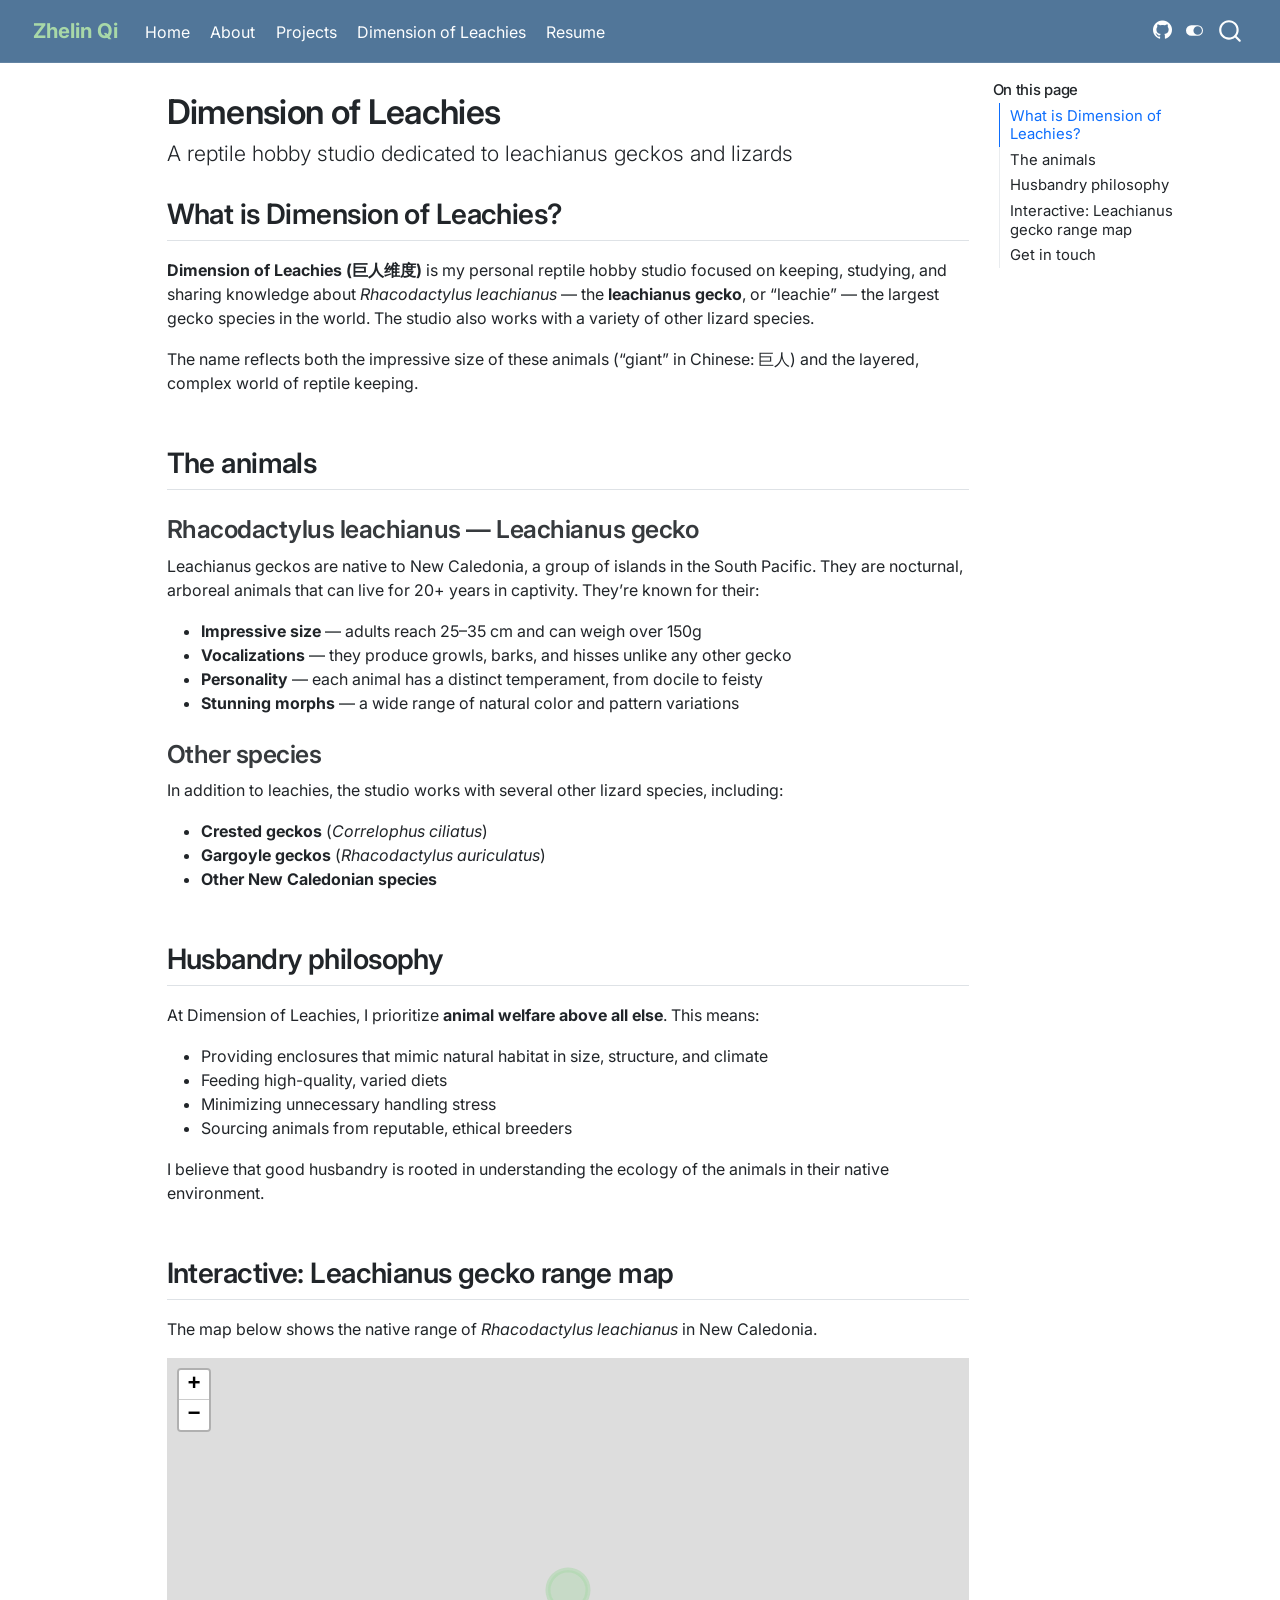
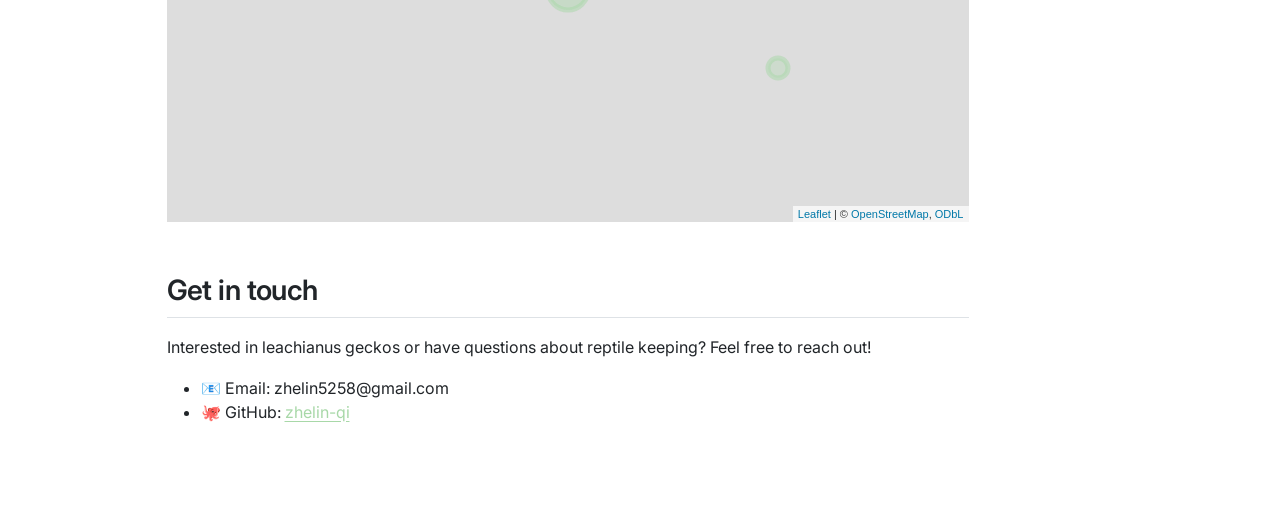
==== docs/leachies.html @ 5f19d210 "initial website setup" ====
<!DOCTYPE html>
<html xmlns="http://www.w3.org/1999/xhtml" lang="en" xml:lang="en"><head>

<meta charset="utf-8">
<meta name="generator" content="quarto-1.8.25">

<meta name="viewport" content="width=device-width, initial-scale=1.0, user-scalable=yes">


<title>Dimension of Leachies – Zhelin Qi</title>
<style>
code{white-space: pre-wrap;}
span.smallcaps{font-variant: small-caps;}
div.columns{display: flex; gap: min(4vw, 1.5em);}
div.column{flex: auto; overflow-x: auto;}
div.hanging-indent{margin-left: 1.5em; text-indent: -1.5em;}
ul.task-list{list-style: none;}
ul.task-list li input[type="checkbox"] {
  width: 0.8em;
  margin: 0 0.8em 0.2em -1em; /* quarto-specific, see https://github.com/quarto-dev/quarto-cli/issues/4556 */ 
  vertical-align: middle;
}
</style>


<script src="site_libs/quarto-nav/quarto-nav.js"></script>
<script src="site_libs/quarto-nav/headroom.min.js"></script>
<script src="site_libs/clipboard/clipboard.min.js"></script>
<script src="site_libs/quarto-search/autocomplete.umd.js"></script>
<script src="site_libs/quarto-search/fuse.min.js"></script>
<script src="site_libs/quarto-search/quarto-search.js"></script>
<meta name="quarto:offset" content="./">
<script src="site_libs/quarto-html/quarto.js" type="module"></script>
<script src="site_libs/quarto-html/tabsets/tabsets.js" type="module"></script>
<script src="site_libs/quarto-html/axe/axe-check.js" type="module"></script>
<script src="site_libs/quarto-html/popper.min.js"></script>
<script src="site_libs/quarto-html/tippy.umd.min.js"></script>
<script src="site_libs/quarto-html/anchor.min.js"></script>
<link href="site_libs/quarto-html/tippy.css" rel="stylesheet">
<link href="site_libs/quarto-html/quarto-syntax-highlighting-7b89279ff1a6dce999919e0e67d4d9ec.css" rel="stylesheet" class="quarto-color-scheme" id="quarto-text-highlighting-styles">
<link href="site_libs/quarto-html/quarto-syntax-highlighting-dark-707d8167ce6003fca903bfe2be84ab7f.css" rel="stylesheet" class="quarto-color-scheme quarto-color-alternate" id="quarto-text-highlighting-styles">
<link href="site_libs/quarto-html/quarto-syntax-highlighting-7b89279ff1a6dce999919e0e67d4d9ec.css" rel="stylesheet" class="quarto-color-scheme-extra" id="quarto-text-highlighting-styles">
<script src="site_libs/bootstrap/bootstrap.min.js"></script>
<link href="site_libs/bootstrap/bootstrap-icons.css" rel="stylesheet">
<link href="site_libs/bootstrap/bootstrap-1d4f84655f446305ac42a8f1abcf7405.min.css" rel="stylesheet" append-hash="true" class="quarto-color-scheme" id="quarto-bootstrap" data-mode="light">
<link href="site_libs/bootstrap/bootstrap-dark-24772959a0e306aba8d7698078628ce7.min.css" rel="stylesheet" append-hash="true" class="quarto-color-scheme quarto-color-alternate" id="quarto-bootstrap" data-mode="dark">
<link href="site_libs/bootstrap/bootstrap-1d4f84655f446305ac42a8f1abcf7405.min.css" rel="stylesheet" append-hash="true" class="quarto-color-scheme-extra" id="quarto-bootstrap" data-mode="light">
<script id="quarto-search-options" type="application/json">{
  "location": "navbar",
  "copy-button": false,
  "collapse-after": 3,
  "panel-placement": "end",
  "type": "overlay",
  "limit": 50,
  "keyboard-shortcut": [
    "f",
    "/",
    "s"
  ],
  "show-item-context": false,
  "language": {
    "search-no-results-text": "No results",
    "search-matching-documents-text": "matching documents",
    "search-copy-link-title": "Copy link to search",
    "search-hide-matches-text": "Hide additional matches",
    "search-more-match-text": "more match in this document",
    "search-more-matches-text": "more matches in this document",
    "search-clear-button-title": "Clear",
    "search-text-placeholder": "",
    "search-detached-cancel-button-title": "Cancel",
    "search-submit-button-title": "Submit",
    "search-label": "Search"
  }
}</script>
<link href="site_libs/htmltools-fill-0.5.9/fill.css" rel="stylesheet">

<script src="site_libs/htmlwidgets-1.6.4/htmlwidgets.js"></script>

<script src="site_libs/jquery-3.6.0/jquery-3.6.0.min.js"></script>

<link href="site_libs/leaflet-1.3.1/leaflet.css" rel="stylesheet">

<script src="site_libs/leaflet-1.3.1/leaflet.js"></script>

<link href="site_libs/leafletfix-1.0.0/leafletfix.css" rel="stylesheet">

<script src="site_libs/proj4-2.6.2/proj4.min.js"></script>

<script src="site_libs/Proj4Leaflet-1.0.1/proj4leaflet.js"></script>

<link href="site_libs/rstudio_leaflet-1.3.1/rstudio_leaflet.css" rel="stylesheet">

<script src="site_libs/leaflet-binding-2.2.3/leaflet.js"></script>



<link rel="stylesheet" href="styles.css">
</head>

<body class="nav-fixed quarto-dark"><script id="quarto-html-before-body" type="application/javascript">
    const toggleBodyColorMode = (bsSheetEl) => {
      const mode = bsSheetEl.getAttribute("data-mode");
      const bodyEl = window.document.querySelector("body");
      if (mode === "dark") {
        bodyEl.classList.add("quarto-dark");
        bodyEl.classList.remove("quarto-light");
      } else {
        bodyEl.classList.add("quarto-light");
        bodyEl.classList.remove("quarto-dark");
      }
    }
    const toggleBodyColorPrimary = () => {
      const bsSheetEl = window.document.querySelector("link#quarto-bootstrap:not([rel=disabled-stylesheet])");
      if (bsSheetEl) {
        toggleBodyColorMode(bsSheetEl);
      }
    }
    const setColorSchemeToggle = (alternate) => {
      const toggles = window.document.querySelectorAll('.quarto-color-scheme-toggle');
      for (let i=0; i < toggles.length; i++) {
        const toggle = toggles[i];
        if (toggle) {
          if (alternate) {
            toggle.classList.add("alternate");
          } else {
            toggle.classList.remove("alternate");
          }
        }
      }
    };
    const toggleColorMode = (alternate) => {
      // Switch the stylesheets
      const primaryStylesheets = window.document.querySelectorAll('link.quarto-color-scheme:not(.quarto-color-alternate)');
      const alternateStylesheets = window.document.querySelectorAll('link.quarto-color-scheme.quarto-color-alternate');
      manageTransitions('#quarto-margin-sidebar .nav-link', false);
      if (alternate) {
        // note: dark is layered on light, we don't disable primary!
        enableStylesheet(alternateStylesheets);
        for (const sheetNode of alternateStylesheets) {
          if (sheetNode.id === "quarto-bootstrap") {
            toggleBodyColorMode(sheetNode);
          }
        }
      } else {
        disableStylesheet(alternateStylesheets);
        enableStylesheet(primaryStylesheets)
        toggleBodyColorPrimary();
      }
      manageTransitions('#quarto-margin-sidebar .nav-link', true);
      // Switch the toggles
      setColorSchemeToggle(alternate)
      // Hack to workaround the fact that safari doesn't
      // properly recolor the scrollbar when toggling (#1455)
      if (navigator.userAgent.indexOf('Safari') > 0 && navigator.userAgent.indexOf('Chrome') == -1) {
        manageTransitions("body", false);
        window.scrollTo(0, 1);
        setTimeout(() => {
          window.scrollTo(0, 0);
          manageTransitions("body", true);
        }, 40);
      }
    }
    const disableStylesheet = (stylesheets) => {
      for (let i=0; i < stylesheets.length; i++) {
        const stylesheet = stylesheets[i];
        stylesheet.rel = 'disabled-stylesheet';
      }
    }
    const enableStylesheet = (stylesheets) => {
      for (let i=0; i < stylesheets.length; i++) {
        const stylesheet = stylesheets[i];
        if(stylesheet.rel !== 'stylesheet') { // for Chrome, which will still FOUC without this check
          stylesheet.rel = 'stylesheet';
        }
      }
    }
    const manageTransitions = (selector, allowTransitions) => {
      const els = window.document.querySelectorAll(selector);
      for (let i=0; i < els.length; i++) {
        const el = els[i];
        if (allowTransitions) {
          el.classList.remove('notransition');
        } else {
          el.classList.add('notransition');
        }
      }
    }
    const isFileUrl = () => {
      return window.location.protocol === 'file:';
    }
    const hasAlternateSentinel = () => {
      let styleSentinel = getColorSchemeSentinel();
      if (styleSentinel !== null) {
        return styleSentinel === "alternate";
      } else {
        return false;
      }
    }
    const setStyleSentinel = (alternate) => {
      const value = alternate ? "alternate" : "default";
      if (!isFileUrl()) {
        window.localStorage.setItem("quarto-color-scheme", value);
      } else {
        localAlternateSentinel = value;
      }
    }
    const getColorSchemeSentinel = () => {
      if (!isFileUrl()) {
        const storageValue = window.localStorage.getItem("quarto-color-scheme");
        return storageValue != null ? storageValue : localAlternateSentinel;
      } else {
        return localAlternateSentinel;
      }
    }
    const toggleGiscusIfUsed = (isAlternate, darkModeDefault) => {
      const baseTheme = document.querySelector('#giscus-base-theme')?.value ?? 'light';
      const alternateTheme = document.querySelector('#giscus-alt-theme')?.value ?? 'dark';
      let newTheme = '';
      if(authorPrefersDark) {
        newTheme = isAlternate ? baseTheme : alternateTheme;
      } else {
        newTheme = isAlternate ? alternateTheme : baseTheme;
      }
      const changeGiscusTheme = () => {
        // From: https://github.com/giscus/giscus/issues/336
        const sendMessage = (message) => {
          const iframe = document.querySelector('iframe.giscus-frame');
          if (!iframe) return;
          iframe.contentWindow.postMessage({ giscus: message }, 'https://giscus.app');
        }
        sendMessage({
          setConfig: {
            theme: newTheme
          }
        });
      }
      const isGiscussLoaded = window.document.querySelector('iframe.giscus-frame') !== null;
      if (isGiscussLoaded) {
        changeGiscusTheme();
      }
    };
    const authorPrefersDark = true;
    const darkModeDefault = authorPrefersDark;
    let localAlternateSentinel = darkModeDefault ? 'alternate' : 'default';
    // Dark / light mode switch
    window.quartoToggleColorScheme = () => {
      // Read the current dark / light value
      let toAlternate = !hasAlternateSentinel();
      toggleColorMode(toAlternate);
      setStyleSentinel(toAlternate);
      toggleGiscusIfUsed(toAlternate, darkModeDefault);
      window.dispatchEvent(new Event('resize'));
    };
    // Switch to dark mode if need be
    if (hasAlternateSentinel()) {
      toggleColorMode(true);
    } else {
      toggleColorMode(false);
    }
  </script>

<div id="quarto-search-results"></div>
  <header id="quarto-header" class="headroom fixed-top">
    <nav class="navbar navbar-expand-lg " data-bs-theme="dark">
      <div class="navbar-container container-fluid">
      <div class="navbar-brand-container mx-auto">
    <a href="./index.html" class="navbar-brand navbar-brand-logo">
    </a>
    <a class="navbar-brand" href="./index.html">
    <span class="navbar-title">Zhelin Qi</span>
    </a>
  </div>
            <div id="quarto-search" class="" title="Search"></div>
          <button class="navbar-toggler" type="button" data-bs-toggle="collapse" data-bs-target="#navbarCollapse" aria-controls="navbarCollapse" role="menu" aria-expanded="false" aria-label="Toggle navigation" onclick="if (window.quartoToggleHeadroom) { window.quartoToggleHeadroom(); }">
  <span class="navbar-toggler-icon"></span>
</button>
          <div class="collapse navbar-collapse" id="navbarCollapse">
            <ul class="navbar-nav navbar-nav-scroll me-auto">
  <li class="nav-item">
    <a class="nav-link" href="./index.html"> 
<span class="menu-text">Home</span></a>
  </li>  
  <li class="nav-item">
    <a class="nav-link" href="./about.html"> 
<span class="menu-text">About</span></a>
  </li>  
  <li class="nav-item">
    <a class="nav-link" href="./projects.html"> 
<span class="menu-text">Projects</span></a>
  </li>  
  <li class="nav-item">
    <a class="nav-link active" href="./leachies.html" aria-current="page"> 
<span class="menu-text">Dimension of Leachies</span></a>
  </li>  
  <li class="nav-item">
    <a class="nav-link" href="./resume.html"> 
<span class="menu-text">Resume</span></a>
  </li>  
</ul>
            <ul class="navbar-nav navbar-nav-scroll ms-auto">
  <li class="nav-item compact">
    <a class="nav-link" href="https://github.com/zhelin-qi"> <i class="bi bi-github" role="img">
</i> 
<span class="menu-text"></span></a>
  </li>  
</ul>
          </div> <!-- /navcollapse -->
            <div class="quarto-navbar-tools">
  <a href="" class="quarto-color-scheme-toggle quarto-navigation-tool  px-1" onclick="window.quartoToggleColorScheme(); return false;" title="Toggle dark mode"><i class="bi"></i></a>
</div>
      </div> <!-- /container-fluid -->
    </nav>
</header>
<!-- content -->
<div id="quarto-content" class="quarto-container page-columns page-rows-contents page-layout-article page-navbar">
<!-- sidebar -->
<!-- margin-sidebar -->
    <div id="quarto-margin-sidebar" class="sidebar margin-sidebar">
        <nav id="TOC" role="doc-toc" class="toc-active">
    <h2 id="toc-title">On this page</h2>
   
  <ul>
  <li><a href="#what-is-dimension-of-leachies" id="toc-what-is-dimension-of-leachies" class="nav-link active" data-scroll-target="#what-is-dimension-of-leachies">What is Dimension of Leachies?</a></li>
  <li><a href="#the-animals" id="toc-the-animals" class="nav-link" data-scroll-target="#the-animals">The animals</a>
  <ul class="collapse">
  <li><a href="#rhacodactylus-leachianus-leachianus-gecko" id="toc-rhacodactylus-leachianus-leachianus-gecko" class="nav-link" data-scroll-target="#rhacodactylus-leachianus-leachianus-gecko">Rhacodactylus leachianus — Leachianus gecko</a></li>
  <li><a href="#other-species" id="toc-other-species" class="nav-link" data-scroll-target="#other-species">Other species</a></li>
  </ul></li>
  <li><a href="#husbandry-philosophy" id="toc-husbandry-philosophy" class="nav-link" data-scroll-target="#husbandry-philosophy">Husbandry philosophy</a></li>
  <li><a href="#interactive-leachianus-gecko-range-map" id="toc-interactive-leachianus-gecko-range-map" class="nav-link" data-scroll-target="#interactive-leachianus-gecko-range-map">Interactive: Leachianus gecko range map</a></li>
  <li><a href="#get-in-touch" id="toc-get-in-touch" class="nav-link" data-scroll-target="#get-in-touch">Get in touch</a></li>
  </ul>
</nav>
    </div>
<!-- main -->
<main class="content" id="quarto-document-content">


<header id="title-block-header" class="quarto-title-block default">
<div class="quarto-title">
<h1 class="title">Dimension of Leachies</h1>
<p class="subtitle lead">A reptile hobby studio dedicated to leachianus geckos and lizards</p>
</div>



<div class="quarto-title-meta">

    
  
    
  </div>
  


</header>


<section id="what-is-dimension-of-leachies" class="level2">
<h2 class="anchored" data-anchor-id="what-is-dimension-of-leachies">What is Dimension of Leachies?</h2>
<p><strong>Dimension of Leachies (巨人维度)</strong> is my personal reptile hobby studio focused on keeping, studying, and sharing knowledge about <em>Rhacodactylus leachianus</em> — the <strong>leachianus gecko</strong>, or “leachie” — the largest gecko species in the world. The studio also works with a variety of other lizard species.</p>
<p>The name reflects both the impressive size of these animals (“giant” in Chinese: 巨人) and the layered, complex world of reptile keeping.</p>
<hr>
</section>
<section id="the-animals" class="level2">
<h2 class="anchored" data-anchor-id="the-animals">The animals</h2>
<section id="rhacodactylus-leachianus-leachianus-gecko" class="level3">
<h3 class="anchored" data-anchor-id="rhacodactylus-leachianus-leachianus-gecko">Rhacodactylus leachianus — Leachianus gecko</h3>
<p>Leachianus geckos are native to New Caledonia, a group of islands in the South Pacific. They are nocturnal, arboreal animals that can live for 20+ years in captivity. They’re known for their:</p>
<ul>
<li><strong>Impressive size</strong> — adults reach 25–35 cm and can weigh over 150g</li>
<li><strong>Vocalizations</strong> — they produce growls, barks, and hisses unlike any other gecko</li>
<li><strong>Personality</strong> — each animal has a distinct temperament, from docile to feisty</li>
<li><strong>Stunning morphs</strong> — a wide range of natural color and pattern variations</li>
</ul>
</section>
<section id="other-species" class="level3">
<h3 class="anchored" data-anchor-id="other-species">Other species</h3>
<p>In addition to leachies, the studio works with several other lizard species, including:</p>
<ul>
<li><strong>Crested geckos</strong> (<em>Correlophus ciliatus</em>)</li>
<li><strong>Gargoyle geckos</strong> (<em>Rhacodactylus auriculatus</em>)</li>
<li><strong>Other New Caledonian species</strong></li>
</ul>
<hr>
</section>
</section>
<section id="husbandry-philosophy" class="level2">
<h2 class="anchored" data-anchor-id="husbandry-philosophy">Husbandry philosophy</h2>
<p>At Dimension of Leachies, I prioritize <strong>animal welfare above all else</strong>. This means:</p>
<ul>
<li>Providing enclosures that mimic natural habitat in size, structure, and climate</li>
<li>Feeding high-quality, varied diets</li>
<li>Minimizing unnecessary handling stress</li>
<li>Sourcing animals from reputable, ethical breeders</li>
</ul>
<p>I believe that good husbandry is rooted in understanding the ecology of the animals in their native environment.</p>
<hr>
</section>
<section id="interactive-leachianus-gecko-range-map" class="level2">
<h2 class="anchored" data-anchor-id="interactive-leachianus-gecko-range-map">Interactive: Leachianus gecko range map</h2>
<p>The map below shows the native range of <em>Rhacodactylus leachianus</em> in New Caledonia.</p>
<div class="cell">
<div class="cell-output-display">
<div class="leaflet html-widget html-fill-item" id="htmlwidget-9d4675ba24e58232618d" style="width:100%;height:464px;"></div>
<script type="application/json" data-for="htmlwidget-9d4675ba24e58232618d">{"x":{"options":{"crs":{"crsClass":"L.CRS.EPSG3857","code":null,"proj4def":null,"projectedBounds":null,"options":{}}},"calls":[{"method":"addTiles","args":["https://{s}.tile.openstreetmap.org/{z}/{x}/{y}.png",null,null,{"minZoom":0,"maxZoom":18,"tileSize":256,"subdomains":"abc","errorTileUrl":"","tms":false,"noWrap":false,"zoomOffset":0,"zoomReverse":false,"opacity":1,"zIndex":1,"detectRetina":false,"attribution":"&copy; <a href=\"https://openstreetmap.org/copyright/\">OpenStreetMap<\/a>,  <a href=\"https://opendatacommons.org/licenses/odbl/\">ODbL<\/a>"}]},{"method":"addCircleMarkers","args":[-21.3,165.6,20,null,null,{"interactive":true,"className":"","stroke":true,"color":"#a8d8a8","weight":5,"opacity":0.5,"fill":true,"fillColor":"#a8d8a8","fillOpacity":0.4},null,null,"Native range of Rhacodactylus leachianus — New Caledonia",null,null,{"interactive":false,"permanent":false,"direction":"auto","opacity":1,"offset":[0,0],"textsize":"10px","textOnly":false,"className":"","sticky":true},null]},{"method":"addCircleMarkers","args":[-22.1,167.9,10,null,null,{"interactive":true,"className":"","stroke":true,"color":"#a8d8a8","weight":5,"opacity":0.5,"fill":true,"fillColor":"#a8d8a8","fillOpacity":0.3},null,null,"Isle of Pines — home to the giant leachie (R. l. leachianus)",null,null,{"interactive":false,"permanent":false,"direction":"auto","opacity":1,"offset":[0,0],"textsize":"10px","textOnly":false,"className":"","sticky":true},null]}],"setView":[[-21.3,165.6],7,[]],"limits":{"lat":[-22.1,-21.3],"lng":[165.6,167.9]}},"evals":[],"jsHooks":[]}</script>
</div>
</div>
<hr>
</section>
<section id="get-in-touch" class="level2">
<h2 class="anchored" data-anchor-id="get-in-touch">Get in touch</h2>
<p>Interested in leachianus geckos or have questions about reptile keeping? Feel free to reach out!</p>
<ul>
<li>📧 Email: zhelin5258@gmail.com</li>
<li>🐙 GitHub: <a href="https://github.com/zhelin-qi">zhelin-qi</a></li>
</ul>


</section>

</main> <!-- /main -->
<script id="quarto-html-after-body" type="application/javascript">
  window.document.addEventListener("DOMContentLoaded", function (event) {
    // Ensure there is a toggle, if there isn't float one in the top right
    if (window.document.querySelector('.quarto-color-scheme-toggle') === null) {
      const a = window.document.createElement('a');
      a.classList.add('top-right');
      a.classList.add('quarto-color-scheme-toggle');
      a.href = "";
      a.onclick = function() { try { window.quartoToggleColorScheme(); } catch {} return false; };
      const i = window.document.createElement("i");
      i.classList.add('bi');
      a.appendChild(i);
      window.document.body.appendChild(a);
    }
    setColorSchemeToggle(hasAlternateSentinel())
    const icon = "";
    const anchorJS = new window.AnchorJS();
    anchorJS.options = {
      placement: 'right',
      icon: icon
    };
    anchorJS.add('.anchored');
    const isCodeAnnotation = (el) => {
      for (const clz of el.classList) {
        if (clz.startsWith('code-annotation-')) {                     
          return true;
        }
      }
      return false;
    }
    const onCopySuccess = function(e) {
      // button target
      const button = e.trigger;
      // don't keep focus
      button.blur();
      // flash "checked"
      button.classList.add('code-copy-button-checked');
      var currentTitle = button.getAttribute("title");
      button.setAttribute("title", "Copied!");
      let tooltip;
      if (window.bootstrap) {
        button.setAttribute("data-bs-toggle", "tooltip");
        button.setAttribute("data-bs-placement", "left");
        button.setAttribute("data-bs-title", "Copied!");
        tooltip = new bootstrap.Tooltip(button, 
          { trigger: "manual", 
            customClass: "code-copy-button-tooltip",
            offset: [0, -8]});
        tooltip.show();    
      }
      setTimeout(function() {
        if (tooltip) {
          tooltip.hide();
          button.removeAttribute("data-bs-title");
          button.removeAttribute("data-bs-toggle");
          button.removeAttribute("data-bs-placement");
        }
        button.setAttribute("title", currentTitle);
        button.classList.remove('code-copy-button-checked');
      }, 1000);
      // clear code selection
      e.clearSelection();
    }
    const getTextToCopy = function(trigger) {
      const outerScaffold = trigger.parentElement.cloneNode(true);
      const codeEl = outerScaffold.querySelector('code');
      for (const childEl of codeEl.children) {
        if (isCodeAnnotation(childEl)) {
          childEl.remove();
        }
      }
      return codeEl.innerText;
    }
    const clipboard = new window.ClipboardJS('.code-copy-button:not([data-in-quarto-modal])', {
      text: getTextToCopy
    });
    clipboard.on('success', onCopySuccess);
    if (window.document.getElementById('quarto-embedded-source-code-modal')) {
      const clipboardModal = new window.ClipboardJS('.code-copy-button[data-in-quarto-modal]', {
        text: getTextToCopy,
        container: window.document.getElementById('quarto-embedded-source-code-modal')
      });
      clipboardModal.on('success', onCopySuccess);
    }
      var localhostRegex = new RegExp(/^(?:http|https):\/\/localhost\:?[0-9]*\//);
      var mailtoRegex = new RegExp(/^mailto:/);
        var filterRegex = new RegExp('/' + window.location.host + '/');
      var isInternal = (href) => {
          return filterRegex.test(href) || localhostRegex.test(href) || mailtoRegex.test(href);
      }
      // Inspect non-navigation links and adorn them if external
     var links = window.document.querySelectorAll('a[href]:not(.nav-link):not(.navbar-brand):not(.toc-action):not(.sidebar-link):not(.sidebar-item-toggle):not(.pagination-link):not(.no-external):not([aria-hidden]):not(.dropdown-item):not(.quarto-navigation-tool):not(.about-link)');
      for (var i=0; i<links.length; i++) {
        const link = links[i];
        if (!isInternal(link.href)) {
          // undo the damage that might have been done by quarto-nav.js in the case of
          // links that we want to consider external
          if (link.dataset.originalHref !== undefined) {
            link.href = link.dataset.originalHref;
          }
        }
      }
    function tippyHover(el, contentFn, onTriggerFn, onUntriggerFn) {
      const config = {
        allowHTML: true,
        maxWidth: 500,
        delay: 100,
        arrow: false,
        appendTo: function(el) {
            return el.parentElement;
        },
        interactive: true,
        interactiveBorder: 10,
        theme: 'quarto',
        placement: 'bottom-start',
      };
      if (contentFn) {
        config.content = contentFn;
      }
      if (onTriggerFn) {
        config.onTrigger = onTriggerFn;
      }
      if (onUntriggerFn) {
        config.onUntrigger = onUntriggerFn;
      }
      window.tippy(el, config); 
    }
    const noterefs = window.document.querySelectorAll('a[role="doc-noteref"]');
    for (var i=0; i<noterefs.length; i++) {
      const ref = noterefs[i];
      tippyHover(ref, function() {
        // use id or data attribute instead here
        let href = ref.getAttribute('data-footnote-href') || ref.getAttribute('href');
        try { href = new URL(href).hash; } catch {}
        const id = href.replace(/^#\/?/, "");
        const note = window.document.getElementById(id);
        if (note) {
          return note.innerHTML;
        } else {
          return "";
        }
      });
    }
    const xrefs = window.document.querySelectorAll('a.quarto-xref');
    const processXRef = (id, note) => {
      // Strip column container classes
      const stripColumnClz = (el) => {
        el.classList.remove("page-full", "page-columns");
        if (el.children) {
          for (const child of el.children) {
            stripColumnClz(child);
          }
        }
      }
      stripColumnClz(note)
      if (id === null || id.startsWith('sec-')) {
        // Special case sections, only their first couple elements
        const container = document.createElement("div");
        if (note.children && note.children.length > 2) {
          container.appendChild(note.children[0].cloneNode(true));
          for (let i = 1; i < note.children.length; i++) {
            const child = note.children[i];
            if (child.tagName === "P" && child.innerText === "") {
              continue;
            } else {
              container.appendChild(child.cloneNode(true));
              break;
            }
          }
          if (window.Quarto?.typesetMath) {
            window.Quarto.typesetMath(container);
          }
          return container.innerHTML
        } else {
          if (window.Quarto?.typesetMath) {
            window.Quarto.typesetMath(note);
          }
          return note.innerHTML;
        }
      } else {
        // Remove any anchor links if they are present
        const anchorLink = note.querySelector('a.anchorjs-link');
        if (anchorLink) {
          anchorLink.remove();
        }
        if (window.Quarto?.typesetMath) {
          window.Quarto.typesetMath(note);
        }
        if (note.classList.contains("callout")) {
          return note.outerHTML;
        } else {
          return note.innerHTML;
        }
      }
    }
    for (var i=0; i<xrefs.length; i++) {
      const xref = xrefs[i];
      tippyHover(xref, undefined, function(instance) {
        instance.disable();
        let url = xref.getAttribute('href');
        let hash = undefined; 
        if (url.startsWith('#')) {
          hash = url;
        } else {
          try { hash = new URL(url).hash; } catch {}
        }
        if (hash) {
          const id = hash.replace(/^#\/?/, "");
          const note = window.document.getElementById(id);
          if (note !== null) {
            try {
              const html = processXRef(id, note.cloneNode(true));
              instance.setContent(html);
            } finally {
              instance.enable();
              instance.show();
            }
          } else {
            // See if we can fetch this
            fetch(url.split('#')[0])
            .then(res => res.text())
            .then(html => {
              const parser = new DOMParser();
              const htmlDoc = parser.parseFromString(html, "text/html");
              const note = htmlDoc.getElementById(id);
              if (note !== null) {
                const html = processXRef(id, note);
                instance.setContent(html);
              } 
            }).finally(() => {
              instance.enable();
              instance.show();
            });
          }
        } else {
          // See if we can fetch a full url (with no hash to target)
          // This is a special case and we should probably do some content thinning / targeting
          fetch(url)
          .then(res => res.text())
          .then(html => {
            const parser = new DOMParser();
            const htmlDoc = parser.parseFromString(html, "text/html");
            const note = htmlDoc.querySelector('main.content');
            if (note !== null) {
              // This should only happen for chapter cross references
              // (since there is no id in the URL)
              // remove the first header
              if (note.children.length > 0 && note.children[0].tagName === "HEADER") {
                note.children[0].remove();
              }
              const html = processXRef(null, note);
              instance.setContent(html);
            } 
          }).finally(() => {
            instance.enable();
            instance.show();
          });
        }
      }, function(instance) {
      });
    }
        let selectedAnnoteEl;
        const selectorForAnnotation = ( cell, annotation) => {
          let cellAttr = 'data-code-cell="' + cell + '"';
          let lineAttr = 'data-code-annotation="' +  annotation + '"';
          const selector = 'span[' + cellAttr + '][' + lineAttr + ']';
          return selector;
        }
        const selectCodeLines = (annoteEl) => {
          const doc = window.document;
          const targetCell = annoteEl.getAttribute("data-target-cell");
          const targetAnnotation = annoteEl.getAttribute("data-target-annotation");
          const annoteSpan = window.document.querySelector(selectorForAnnotation(targetCell, targetAnnotation));
          const lines = annoteSpan.getAttribute("data-code-lines").split(",");
          const lineIds = lines.map((line) => {
            return targetCell + "-" + line;
          })
          let top = null;
          let height = null;
          let parent = null;
          if (lineIds.length > 0) {
              //compute the position of the single el (top and bottom and make a div)
              const el = window.document.getElementById(lineIds[0]);
              top = el.offsetTop;
              height = el.offsetHeight;
              parent = el.parentElement.parentElement;
            if (lineIds.length > 1) {
              const lastEl = window.document.getElementById(lineIds[lineIds.length - 1]);
              const bottom = lastEl.offsetTop + lastEl.offsetHeight;
              height = bottom - top;
            }
            if (top !== null && height !== null && parent !== null) {
              // cook up a div (if necessary) and position it 
              let div = window.document.getElementById("code-annotation-line-highlight");
              if (div === null) {
                div = window.document.createElement("div");
                div.setAttribute("id", "code-annotation-line-highlight");
                div.style.position = 'absolute';
                parent.appendChild(div);
              }
              div.style.top = top - 2 + "px";
              div.style.height = height + 4 + "px";
              div.style.left = 0;
              let gutterDiv = window.document.getElementById("code-annotation-line-highlight-gutter");
              if (gutterDiv === null) {
                gutterDiv = window.document.createElement("div");
                gutterDiv.setAttribute("id", "code-annotation-line-highlight-gutter");
                gutterDiv.style.position = 'absolute';
                const codeCell = window.document.getElementById(targetCell);
                const gutter = codeCell.querySelector('.code-annotation-gutter');
                gutter.appendChild(gutterDiv);
              }
              gutterDiv.style.top = top - 2 + "px";
              gutterDiv.style.height = height + 4 + "px";
            }
            selectedAnnoteEl = annoteEl;
          }
        };
        const unselectCodeLines = () => {
          const elementsIds = ["code-annotation-line-highlight", "code-annotation-line-highlight-gutter"];
          elementsIds.forEach((elId) => {
            const div = window.document.getElementById(elId);
            if (div) {
              div.remove();
            }
          });
          selectedAnnoteEl = undefined;
        };
          // Handle positioning of the toggle
      window.addEventListener(
        "resize",
        throttle(() => {
          elRect = undefined;
          if (selectedAnnoteEl) {
            selectCodeLines(selectedAnnoteEl);
          }
        }, 10)
      );
      function throttle(fn, ms) {
      let throttle = false;
      let timer;
        return (...args) => {
          if(!throttle) { // first call gets through
              fn.apply(this, args);
              throttle = true;
          } else { // all the others get throttled
              if(timer) clearTimeout(timer); // cancel #2
              timer = setTimeout(() => {
                fn.apply(this, args);
                timer = throttle = false;
              }, ms);
          }
        };
      }
        // Attach click handler to the DT
        const annoteDls = window.document.querySelectorAll('dt[data-target-cell]');
        for (const annoteDlNode of annoteDls) {
          annoteDlNode.addEventListener('click', (event) => {
            const clickedEl = event.target;
            if (clickedEl !== selectedAnnoteEl) {
              unselectCodeLines();
              const activeEl = window.document.querySelector('dt[data-target-cell].code-annotation-active');
              if (activeEl) {
                activeEl.classList.remove('code-annotation-active');
              }
              selectCodeLines(clickedEl);
              clickedEl.classList.add('code-annotation-active');
            } else {
              // Unselect the line
              unselectCodeLines();
              clickedEl.classList.remove('code-annotation-active');
            }
          });
        }
    const findCites = (el) => {
      const parentEl = el.parentElement;
      if (parentEl) {
        const cites = parentEl.dataset.cites;
        if (cites) {
          return {
            el,
            cites: cites.split(' ')
          };
        } else {
          return findCites(el.parentElement)
        }
      } else {
        return undefined;
      }
    };
    var bibliorefs = window.document.querySelectorAll('a[role="doc-biblioref"]');
    for (var i=0; i<bibliorefs.length; i++) {
      const ref = bibliorefs[i];
      const citeInfo = findCites(ref);
      if (citeInfo) {
        tippyHover(citeInfo.el, function() {
          var popup = window.document.createElement('div');
          citeInfo.cites.forEach(function(cite) {
            var citeDiv = window.document.createElement('div');
            citeDiv.classList.add('hanging-indent');
            citeDiv.classList.add('csl-entry');
            var biblioDiv = window.document.getElementById('ref-' + cite);
            if (biblioDiv) {
              citeDiv.innerHTML = biblioDiv.innerHTML;
            }
            popup.appendChild(citeDiv);
          });
          return popup.innerHTML;
        });
      }
    }
  });
  </script>
</div> <!-- /content -->




</body></html>
---- docs/site_libs/quarto-html/tippy.css ----
.tippy-box[data-animation=fade][data-state=hidden]{opacity:0}[data-tippy-root]{max-width:calc(100vw - 10px)}.tippy-box{position:relative;background-color:#333;color:#fff;border-radius:4px;font-size:14px;line-height:1.4;white-space:normal;outline:0;transition-property:transform,visibility,opacity}.tippy-box[data-placement^=top]>.tippy-arrow{bottom:0}.tippy-box[data-placement^=top]>.tippy-arrow:before{bottom:-7px;left:0;border-width:8px 8px 0;border-top-color:initial;transform-origin:center top}.tippy-box[data-placement^=bottom]>.tippy-arrow{top:0}.tippy-box[data-placement^=bottom]>.tippy-arrow:before{top:-7px;left:0;border-width:0 8px 8px;border-bottom-color:initial;transform-origin:center bottom}.tippy-box[data-placement^=left]>.tippy-arrow{right:0}.tippy-box[data-placement^=left]>.tippy-arrow:before{border-width:8px 0 8px 8px;border-left-color:initial;right:-7px;transform-origin:center left}.tippy-box[data-placement^=right]>.tippy-arrow{left:0}.tippy-box[data-placement^=right]>.tippy-arrow:before{left:-7px;border-width:8px 8px 8px 0;border-right-color:initial;transform-origin:center right}.tippy-box[data-inertia][data-state=visible]{transition-timing-function:cubic-bezier(.54,1.5,.38,1.11)}.tippy-arrow{width:16px;height:16px;color:#333}.tippy-arrow:before{content:"";position:absolute;border-color:transparent;border-style:solid}.tippy-content{position:relative;padding:5px 9px;z-index:1}
---- docs/site_libs/quarto-html/quarto-syntax-highlighting-7b89279ff1a6dce999919e0e67d4d9ec.css ----
/* quarto syntax highlight colors */
:root {
  --quarto-hl-ot-color: #003B4F;
  --quarto-hl-at-color: #657422;
  --quarto-hl-ss-color: #20794D;
  --quarto-hl-an-color: #5E5E5E;
  --quarto-hl-fu-color: #4758AB;
  --quarto-hl-st-color: #20794D;
  --quarto-hl-cf-color: #003B4F;
  --quarto-hl-op-color: #5E5E5E;
  --quarto-hl-er-color: #AD0000;
  --quarto-hl-bn-color: #AD0000;
  --quarto-hl-al-color: #AD0000;
  --quarto-hl-va-color: #111111;
  --quarto-hl-bu-color: inherit;
  --quarto-hl-ex-color: inherit;
  --quarto-hl-pp-color: #AD0000;
  --quarto-hl-in-color: #5E5E5E;
  --quarto-hl-vs-color: #20794D;
  --quarto-hl-wa-color: #5E5E5E;
  --quarto-hl-do-color: #5E5E5E;
  --quarto-hl-im-color: #00769E;
  --quarto-hl-ch-color: #20794D;
  --quarto-hl-dt-color: #AD0000;
  --quarto-hl-fl-color: #AD0000;
  --quarto-hl-co-color: #5E5E5E;
  --quarto-hl-cv-color: #5E5E5E;
  --quarto-hl-cn-color: #8f5902;
  --quarto-hl-sc-color: #5E5E5E;
  --quarto-hl-dv-color: #AD0000;
  --quarto-hl-kw-color: #003B4F;
}

/* other quarto variables */
:root {
  --quarto-font-monospace: SFMono-Regular, Menlo, Monaco, Consolas, "Liberation Mono", "Courier New", monospace;
}

/* syntax highlight based on Pandoc's rules */
pre > code.sourceCode > span {
  color: #003B4F;
}

code.sourceCode > span {
  color: #003B4F;
}

div.sourceCode,
div.sourceCode pre.sourceCode {
  color: #003B4F;
}

/* Normal */
code span {
  color: #003B4F;
}

/* Alert */
code span.al {
  color: #AD0000;
  font-style: inherit;
}

/* Annotation */
code span.an {
  color: #5E5E5E;
  font-style: inherit;
}

/* Attribute */
code span.at {
  color: #657422;
  font-style: inherit;
}

/* BaseN */
code span.bn {
  color: #AD0000;
  font-style: inherit;
}

/* BuiltIn */
code span.bu {
  font-style: inherit;
}

/* ControlFlow */
code span.cf {
  color: #003B4F;
  font-weight: bold;
  font-style: inherit;
}

/* Char */
code span.ch {
  color: #20794D;
  font-style: inherit;
}

/* Constant */
code span.cn {
  color: #8f5902;
  font-style: inherit;
}

/* Comment */
code span.co {
  color: #5E5E5E;
  font-style: inherit;
}

/* CommentVar */
code span.cv {
  color: #5E5E5E;
  font-style: italic;
}

/* Documentation */
code span.do {
  color: #5E5E5E;
  font-style: italic;
}

/* DataType */
code span.dt {
  color: #AD0000;
  font-style: inherit;
}

/* DecVal */
code span.dv {
  color: #AD0000;
  font-style: inherit;
}

/* Error */
code span.er {
  color: #AD0000;
  font-style: inherit;
}

/* Extension */
code span.ex {
  font-style: inherit;
}

/* Float */
code span.fl {
  color: #AD0000;
  font-style: inherit;
}

/* Function */
code span.fu {
  color: #4758AB;
  font-style: inherit;
}

/* Import */
code span.im {
  color: #00769E;
  font-style: inherit;
}

/* Information */
code span.in {
  color: #5E5E5E;
  font-style: inherit;
}

/* Keyword */
code span.kw {
  color: #003B4F;
  font-weight: bold;
  font-style: inherit;
}

/* Operator */
code span.op {
  color: #5E5E5E;
  font-style: inherit;
}

/* Other */
code span.ot {
  color: #003B4F;
  font-style: inherit;
}

/* Preprocessor */
code span.pp {
  color: #AD0000;
  font-style: inherit;
}

/* SpecialChar */
code span.sc {
  color: #5E5E5E;
  font-style: inherit;
}

/* SpecialString */
code span.ss {
  color: #20794D;
  font-style: inherit;
}

/* String */
code span.st {
  color: #20794D;
  font-style: inherit;
}

/* Variable */
code span.va {
  color: #111111;
  font-style: inherit;
}

/* VerbatimString */
code span.vs {
  color: #20794D;
  font-style: inherit;
}

/* Warning */
code span.wa {
  color: #5E5E5E;
  font-style: italic;
}

.prevent-inlining {
  content: "</";
}

/*# sourceMappingURL=3944bc705cfaf4c80e56f77c5205168a.css.map */
---- docs/site_libs/quarto-html/quarto-syntax-highlighting-dark-707d8167ce6003fca903bfe2be84ab7f.css ----
/* quarto syntax highlight colors */
:root {
  --quarto-hl-al-color: #f07178;
  --quarto-hl-an-color: #d4d0ab;
  --quarto-hl-at-color: #00e0e0;
  --quarto-hl-bn-color: #d4d0ab;
  --quarto-hl-bu-color: #abe338;
  --quarto-hl-ch-color: #abe338;
  --quarto-hl-co-color: #f8f8f2;
  --quarto-hl-cv-color: #ffd700;
  --quarto-hl-cn-color: #ffd700;
  --quarto-hl-cf-color: #ffa07a;
  --quarto-hl-dt-color: #ffa07a;
  --quarto-hl-dv-color: #d4d0ab;
  --quarto-hl-do-color: #f8f8f2;
  --quarto-hl-er-color: #f07178;
  --quarto-hl-ex-color: #00e0e0;
  --quarto-hl-fl-color: #d4d0ab;
  --quarto-hl-fu-color: #ffa07a;
  --quarto-hl-im-color: #abe338;
  --quarto-hl-in-color: #d4d0ab;
  --quarto-hl-kw-color: #ffa07a;
  --quarto-hl-op-color: #ffa07a;
  --quarto-hl-ot-color: #00e0e0;
  --quarto-hl-pp-color: #dcc6e0;
  --quarto-hl-re-color: #00e0e0;
  --quarto-hl-sc-color: #abe338;
  --quarto-hl-ss-color: #abe338;
  --quarto-hl-st-color: #abe338;
  --quarto-hl-va-color: #00e0e0;
  --quarto-hl-vs-color: #abe338;
  --quarto-hl-wa-color: #dcc6e0;
}

/* other quarto variables */
:root {
  --quarto-font-monospace: SFMono-Regular, Menlo, Monaco, Consolas, "Liberation Mono", "Courier New", monospace;
}

/* syntax highlight based on Pandoc's rules */
pre > code.sourceCode > span {
  color: #f8f8f2;
}

code.sourceCode > span {
  color: #f8f8f2;
}

div.sourceCode,
div.sourceCode pre.sourceCode {
  color: #f8f8f2;
}

/* Normal */
code span {
  color: #f8f8f2;
}

/* Alert */
code span.al {
  color: #f07178;
}

/* Annotation */
code span.an {
  color: #d4d0ab;
}

/* Attribute */
code span.at {
  color: #00e0e0;
}

/* BaseN */
code span.bn {
  color: #d4d0ab;
}

/* BuiltIn */
code span.bu {
  color: #abe338;
}

/* ControlFlow */
code span.cf {
  font-weight: bold;
  color: #ffa07a;
}

/* Char */
code span.ch {
  color: #abe338;
}

/* Constant */
code span.cn {
  color: #ffd700;
}

/* Comment */
code span.co {
  font-style: italic;
  color: #f8f8f2;
}

/* CommentVar */
code span.cv {
  color: #ffd700;
}

/* Documentation */
code span.do {
  color: #f8f8f2;
}

/* DataType */
code span.dt {
  color: #ffa07a;
}

/* DecVal */
code span.dv {
  color: #d4d0ab;
}

/* Error */
code span.er {
  color: #f07178;
  text-decoration: underline;
}

/* Extension */
code span.ex {
  font-weight: bold;
  color: #00e0e0;
}

/* Float */
code span.fl {
  color: #d4d0ab;
}

/* Function */
code span.fu {
  color: #ffa07a;
}

/* Import */
code span.im {
  color: #abe338;
}

/* Information */
code span.in {
  color: #d4d0ab;
}

/* Keyword */
code span.kw {
  font-weight: bold;
  color: #ffa07a;
}

/* Operator */
code span.op {
  color: #ffa07a;
}

/* Other */
code span.ot {
  color: #00e0e0;
}

/* Preprocessor */
code span.pp {
  color: #dcc6e0;
}

/* RegionMarker */
code span.re {
  background-color: #f8f8f2;
  color: #00e0e0;
}

/* SpecialChar */
code span.sc {
  color: #abe338;
}

/* SpecialString */
code span.ss {
  color: #abe338;
}

/* String */
code span.st {
  color: #abe338;
}

/* Variable */
code span.va {
  color: #00e0e0;
}

/* VerbatimString */
code span.vs {
  color: #abe338;
}

/* Warning */
code span.wa {
  color: #dcc6e0;
}

.prevent-inlining {
  content: "</";
}

/*# sourceMappingURL=f5ab3bb6f5ded8da9f12dd3a91d3da26.css.map */
---- docs/site_libs/quarto-html/quarto-syntax-highlighting-7b89279ff1a6dce999919e0e67d4d9ec.css ----
/* quarto syntax highlight colors */
:root {
  --quarto-hl-ot-color: #003B4F;
  --quarto-hl-at-color: #657422;
  --quarto-hl-ss-color: #20794D;
  --quarto-hl-an-color: #5E5E5E;
  --quarto-hl-fu-color: #4758AB;
  --quarto-hl-st-color: #20794D;
  --quarto-hl-cf-color: #003B4F;
  --quarto-hl-op-color: #5E5E5E;
  --quarto-hl-er-color: #AD0000;
  --quarto-hl-bn-color: #AD0000;
  --quarto-hl-al-color: #AD0000;
  --quarto-hl-va-color: #111111;
  --quarto-hl-bu-color: inherit;
  --quarto-hl-ex-color: inherit;
  --quarto-hl-pp-color: #AD0000;
  --quarto-hl-in-color: #5E5E5E;
  --quarto-hl-vs-color: #20794D;
  --quarto-hl-wa-color: #5E5E5E;
  --quarto-hl-do-color: #5E5E5E;
  --quarto-hl-im-color: #00769E;
  --quarto-hl-ch-color: #20794D;
  --quarto-hl-dt-color: #AD0000;
  --quarto-hl-fl-color: #AD0000;
  --quarto-hl-co-color: #5E5E5E;
  --quarto-hl-cv-color: #5E5E5E;
  --quarto-hl-cn-color: #8f5902;
  --quarto-hl-sc-color: #5E5E5E;
  --quarto-hl-dv-color: #AD0000;
  --quarto-hl-kw-color: #003B4F;
}

/* other quarto variables */
:root {
  --quarto-font-monospace: SFMono-Regular, Menlo, Monaco, Consolas, "Liberation Mono", "Courier New", monospace;
}

/* syntax highlight based on Pandoc's rules */
pre > code.sourceCode > span {
  color: #003B4F;
}

code.sourceCode > span {
  color: #003B4F;
}

div.sourceCode,
div.sourceCode pre.sourceCode {
  color: #003B4F;
}

/* Normal */
code span {
  color: #003B4F;
}

/* Alert */
code span.al {
  color: #AD0000;
  font-style: inherit;
}

/* Annotation */
code span.an {
  color: #5E5E5E;
  font-style: inherit;
}

/* Attribute */
code span.at {
  color: #657422;
  font-style: inherit;
}

/* BaseN */
code span.bn {
  color: #AD0000;
  font-style: inherit;
}

/* BuiltIn */
code span.bu {
  font-style: inherit;
}

/* ControlFlow */
code span.cf {
  color: #003B4F;
  font-weight: bold;
  font-style: inherit;
}

/* Char */
code span.ch {
  color: #20794D;
  font-style: inherit;
}

/* Constant */
code span.cn {
  color: #8f5902;
  font-style: inherit;
}

/* Comment */
code span.co {
  color: #5E5E5E;
  font-style: inherit;
}

/* CommentVar */
code span.cv {
  color: #5E5E5E;
  font-style: italic;
}

/* Documentation */
code span.do {
  color: #5E5E5E;
  font-style: italic;
}

/* DataType */
code span.dt {
  color: #AD0000;
  font-style: inherit;
}

/* DecVal */
code span.dv {
  color: #AD0000;
  font-style: inherit;
}

/* Error */
code span.er {
  color: #AD0000;
  font-style: inherit;
}

/* Extension */
code span.ex {
  font-style: inherit;
}

/* Float */
code span.fl {
  color: #AD0000;
  font-style: inherit;
}

/* Function */
code span.fu {
  color: #4758AB;
  font-style: inherit;
}

/* Import */
code span.im {
  color: #00769E;
  font-style: inherit;
}

/* Information */
code span.in {
  color: #5E5E5E;
  font-style: inherit;
}

/* Keyword */
code span.kw {
  color: #003B4F;
  font-weight: bold;
  font-style: inherit;
}

/* Operator */
code span.op {
  color: #5E5E5E;
  font-style: inherit;
}

/* Other */
code span.ot {
  color: #003B4F;
  font-style: inherit;
}

/* Preprocessor */
code span.pp {
  color: #AD0000;
  font-style: inherit;
}

/* SpecialChar */
code span.sc {
  color: #5E5E5E;
  font-style: inherit;
}

/* SpecialString */
code span.ss {
  color: #20794D;
  font-style: inherit;
}

/* String */
code span.st {
  color: #20794D;
  font-style: inherit;
}

/* Variable */
code span.va {
  color: #111111;
  font-style: inherit;
}

/* VerbatimString */
code span.vs {
  color: #20794D;
  font-style: inherit;
}

/* Warning */
code span.wa {
  color: #5E5E5E;
  font-style: italic;
}

.prevent-inlining {
  content: "</";
}

/*# sourceMappingURL=3944bc705cfaf4c80e56f77c5205168a.css.map */
---- docs/site_libs/htmltools-fill-0.5.9/fill.css ----
@layer htmltools {
  .html-fill-container {
    display: flex;
    flex-direction: column;
    /* Prevent the container from expanding vertically or horizontally beyond its
    parent's constraints. */
    min-height: 0;
    min-width: 0;
  }
  .html-fill-container > .html-fill-item {
    /* Fill items can grow and shrink freely within
    available vertical space in fillable container */
    flex: 1 1 auto;
    min-height: 0;
    min-width: 0;
  }
  .html-fill-container > :not(.html-fill-item) {
    /* Prevent shrinking or growing of non-fill items */
    flex: 0 0 auto;
  }
}
---- docs/site_libs/leafletfix-1.0.0/leafletfix.css ----
/* Work around CSS properties introduced on img by bootstrap */
img.leaflet-tile {
  padding: 0;
  margin: 0;
  border-radius: 0;
  border: none;
}
.leaflet .info {
  padding: 6px 8px;
  font: 14px/16px Arial, Helvetica, sans-serif;
  background: white;
  background: rgba(255,255,255,0.8);
  box-shadow: 0 0 15px rgba(0,0,0,0.2);
  border-radius: 5px;
}
.leaflet .legend {
  line-height: 18px;
  color: #555;
}
.leaflet .legend svg text {
  fill: #555;
}
.leaflet .legend svg line {
  stroke: #555;
}
.leaflet .legend i {
  width: 18px;
  height: 18px;
  margin-right: 4px;
  opacity: 0.7;
  display: inline-block;
  vertical-align: top;
  /*For IE 7*/
  zoom: 1;
  *display: inline;
}
---- docs/styles.css ----
/* Custom styles for Zhelin Qi's website */

/* Font import */
@import url('https://fonts.googleapis.com/css2?family=Inter:wght@300;400;600;700&family=Merriweather:wght@300;400&display=swap');

/* Body and base */
body {
  font-family: 'Inter', sans-serif;
  font-size: 16px;
}

/* Headings */
h1, h2, h3 {
  font-family: 'Inter', sans-serif;
  font-weight: 600;
  letter-spacing: -0.02em;
}

/* Navbar */
.navbar {
  border-bottom: 1px solid rgba(255, 255, 255, 0.1);
}

.navbar-brand {
  font-weight: 700;
  font-size: 1.2rem;
  color: #a8d8a8 !important;
}

/* Accent color - soft green */
a {
  color: #a8d8a8;
}

a:hover {
  color: #c8e8c8;
}

/* Landing page hero */
.hero-section {
  padding: 4rem 0 2rem 0;
  text-align: center;
}

.hero-section h1 {
  font-size: 3rem;
  font-weight: 700;
  color: #a8d8a8;
  margin-bottom: 0.5rem;
}

.hero-section p {
  font-size: 1.1rem;
  opacity: 0.8;
}

/* Profile photo */
.profile-photo {
  border-radius: 50%;
  width: 180px;
  height: 180px;
  object-fit: cover;
  border: 3px solid #a8d8a8;
  margin-bottom: 1.5rem;
}

/* Cards */
.card {
  background-color: rgba(255, 255, 255, 0.05);
  border: 1px solid rgba(255, 255, 255, 0.1);
  border-radius: 8px;
  padding: 1.5rem;
  margin-bottom: 1rem;
}

/* Section dividers */
hr {
  border-color: rgba(255, 255, 255, 0.1);
}

/* Code blocks */
pre {
  background-color: rgba(0, 0, 0, 0.3);
  border-radius: 6px;
}

/* Footer */
.nav-footer {
  border-top: 1px solid rgba(255, 255, 255, 0.1);
  opacity: 0.6;
  font-size: 0.85rem;
}
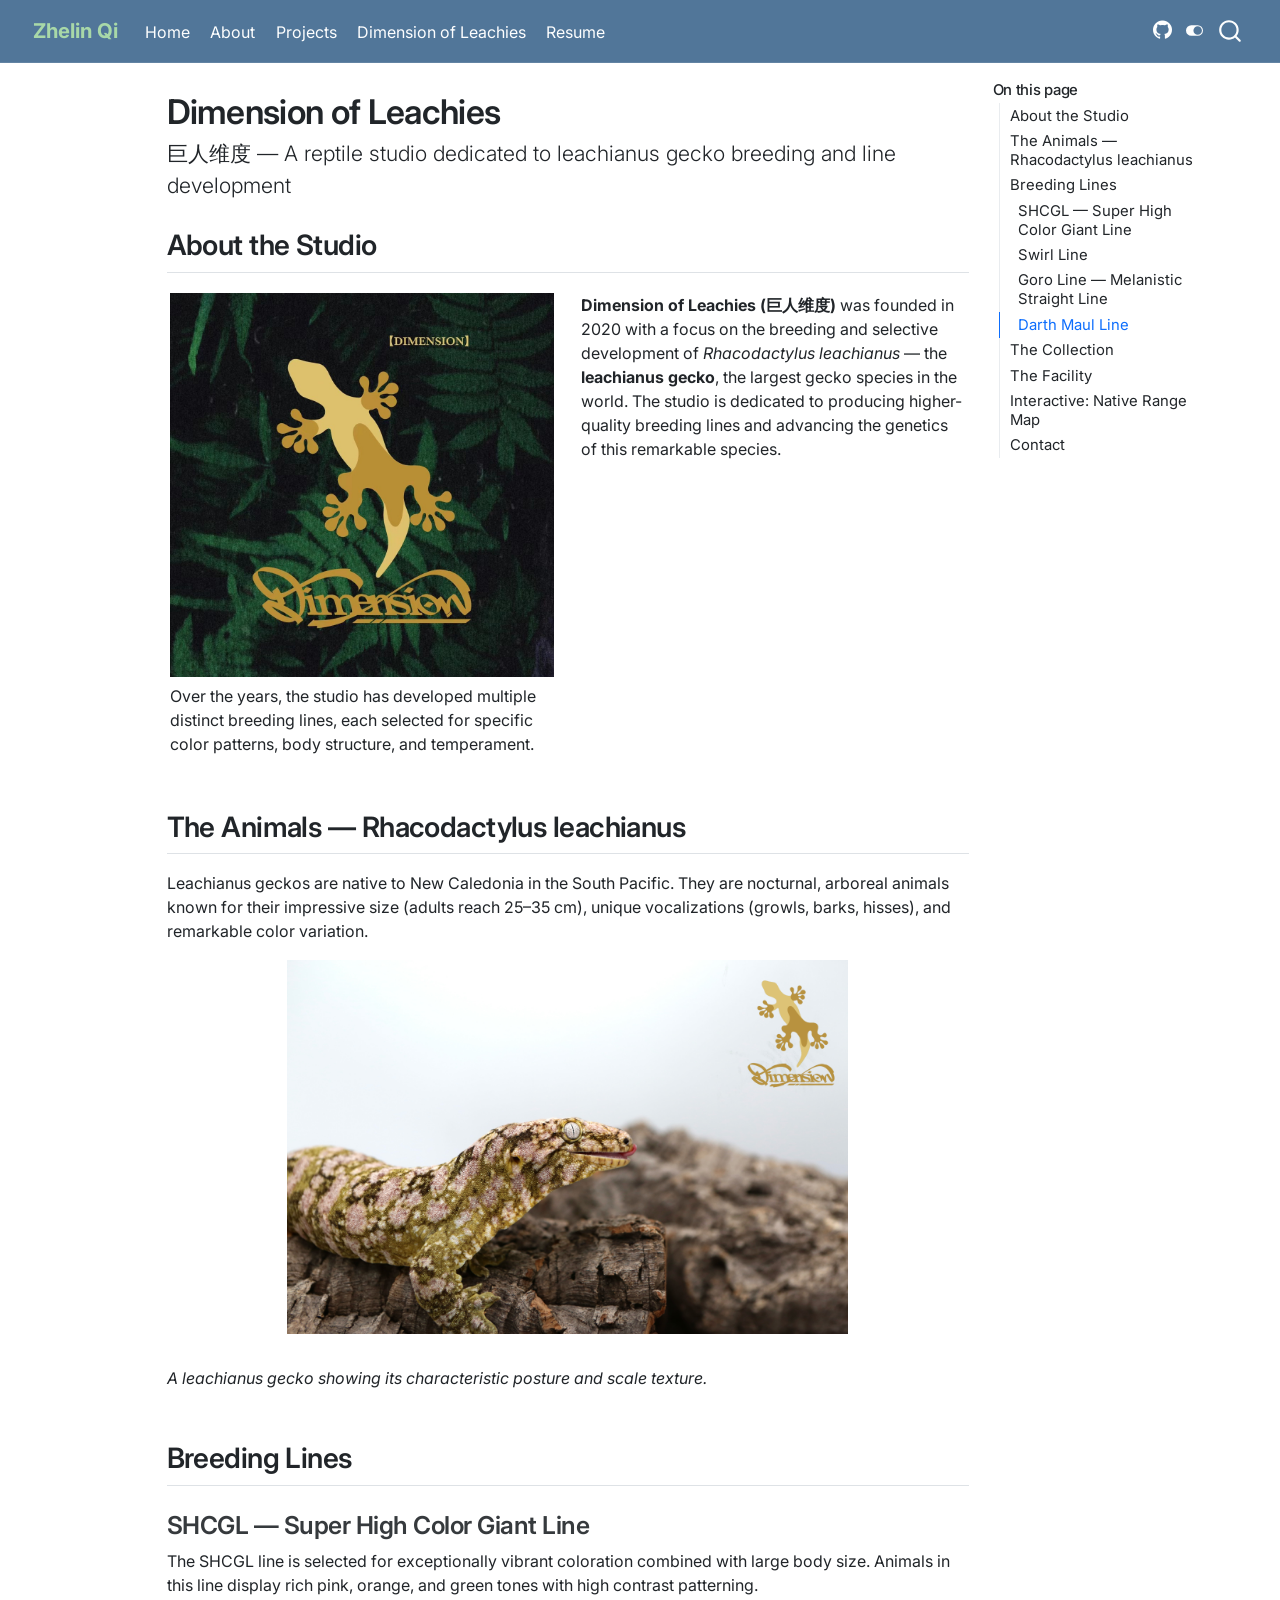
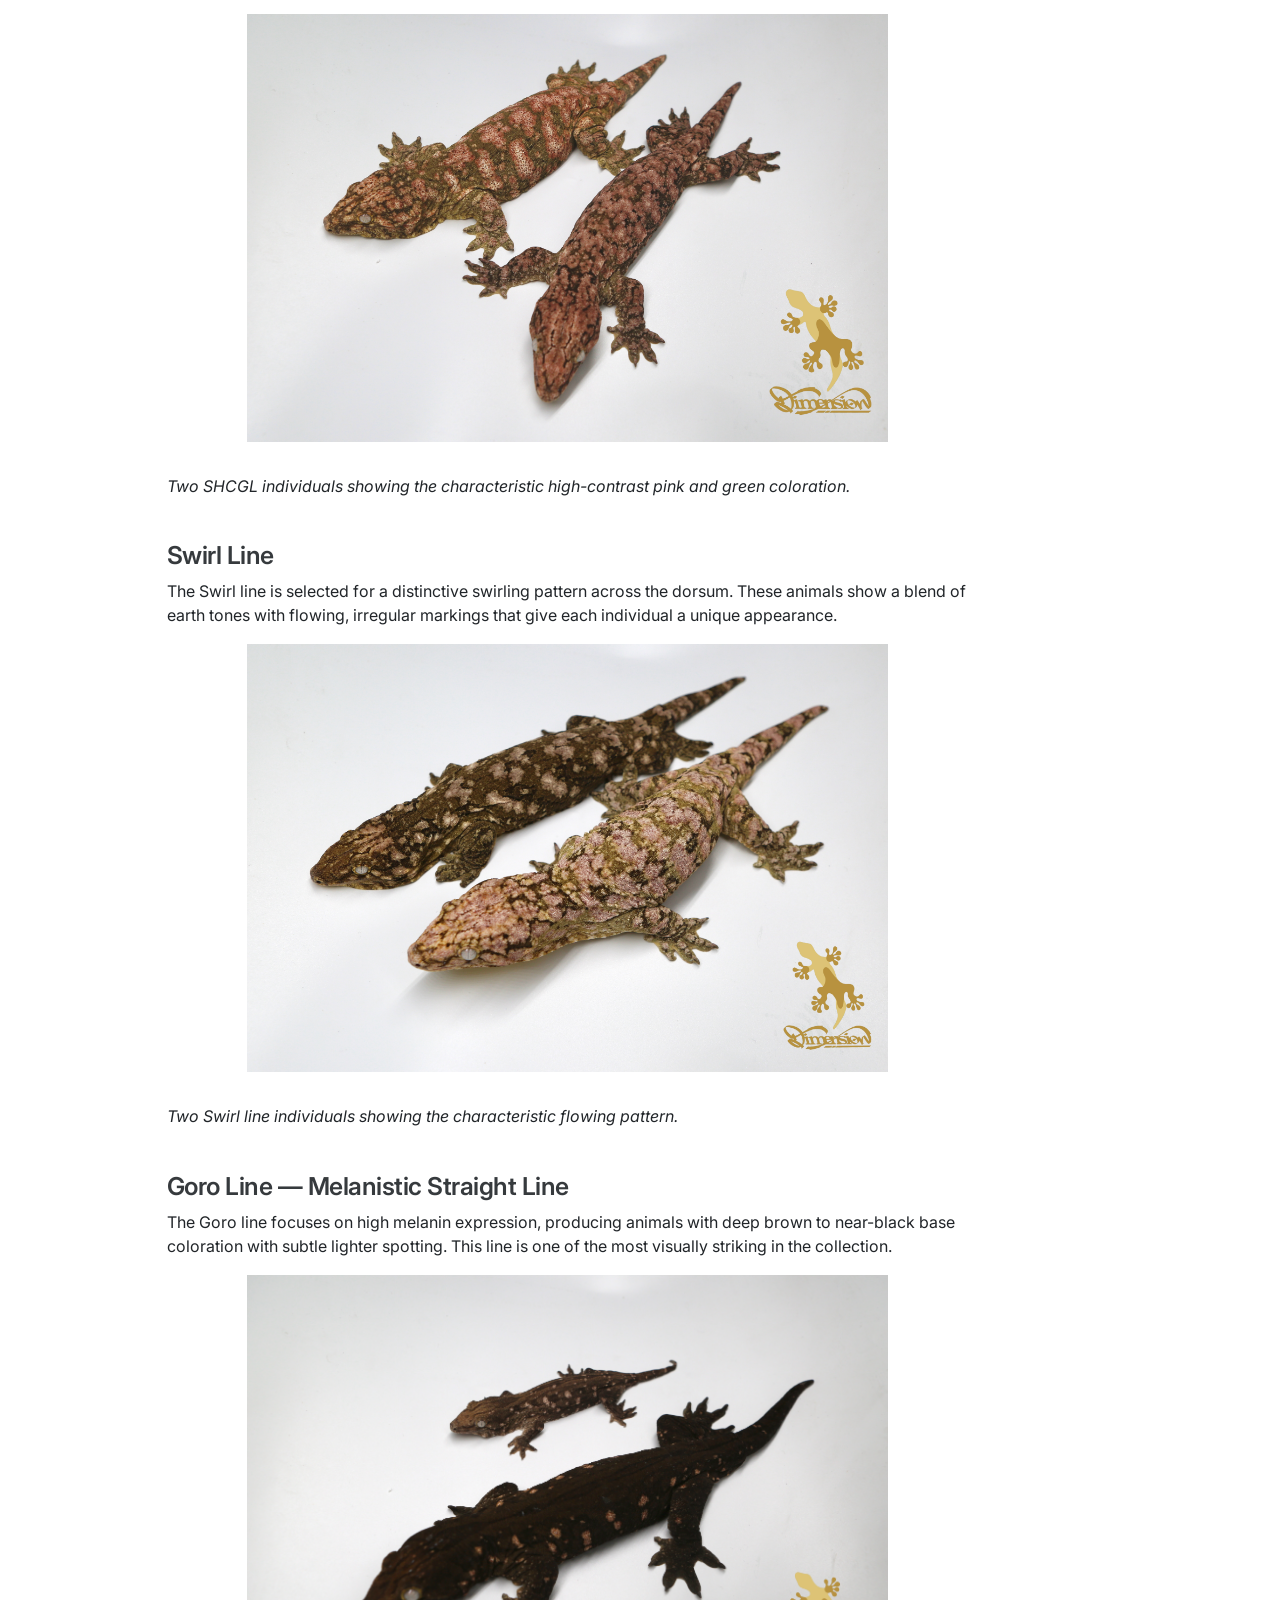
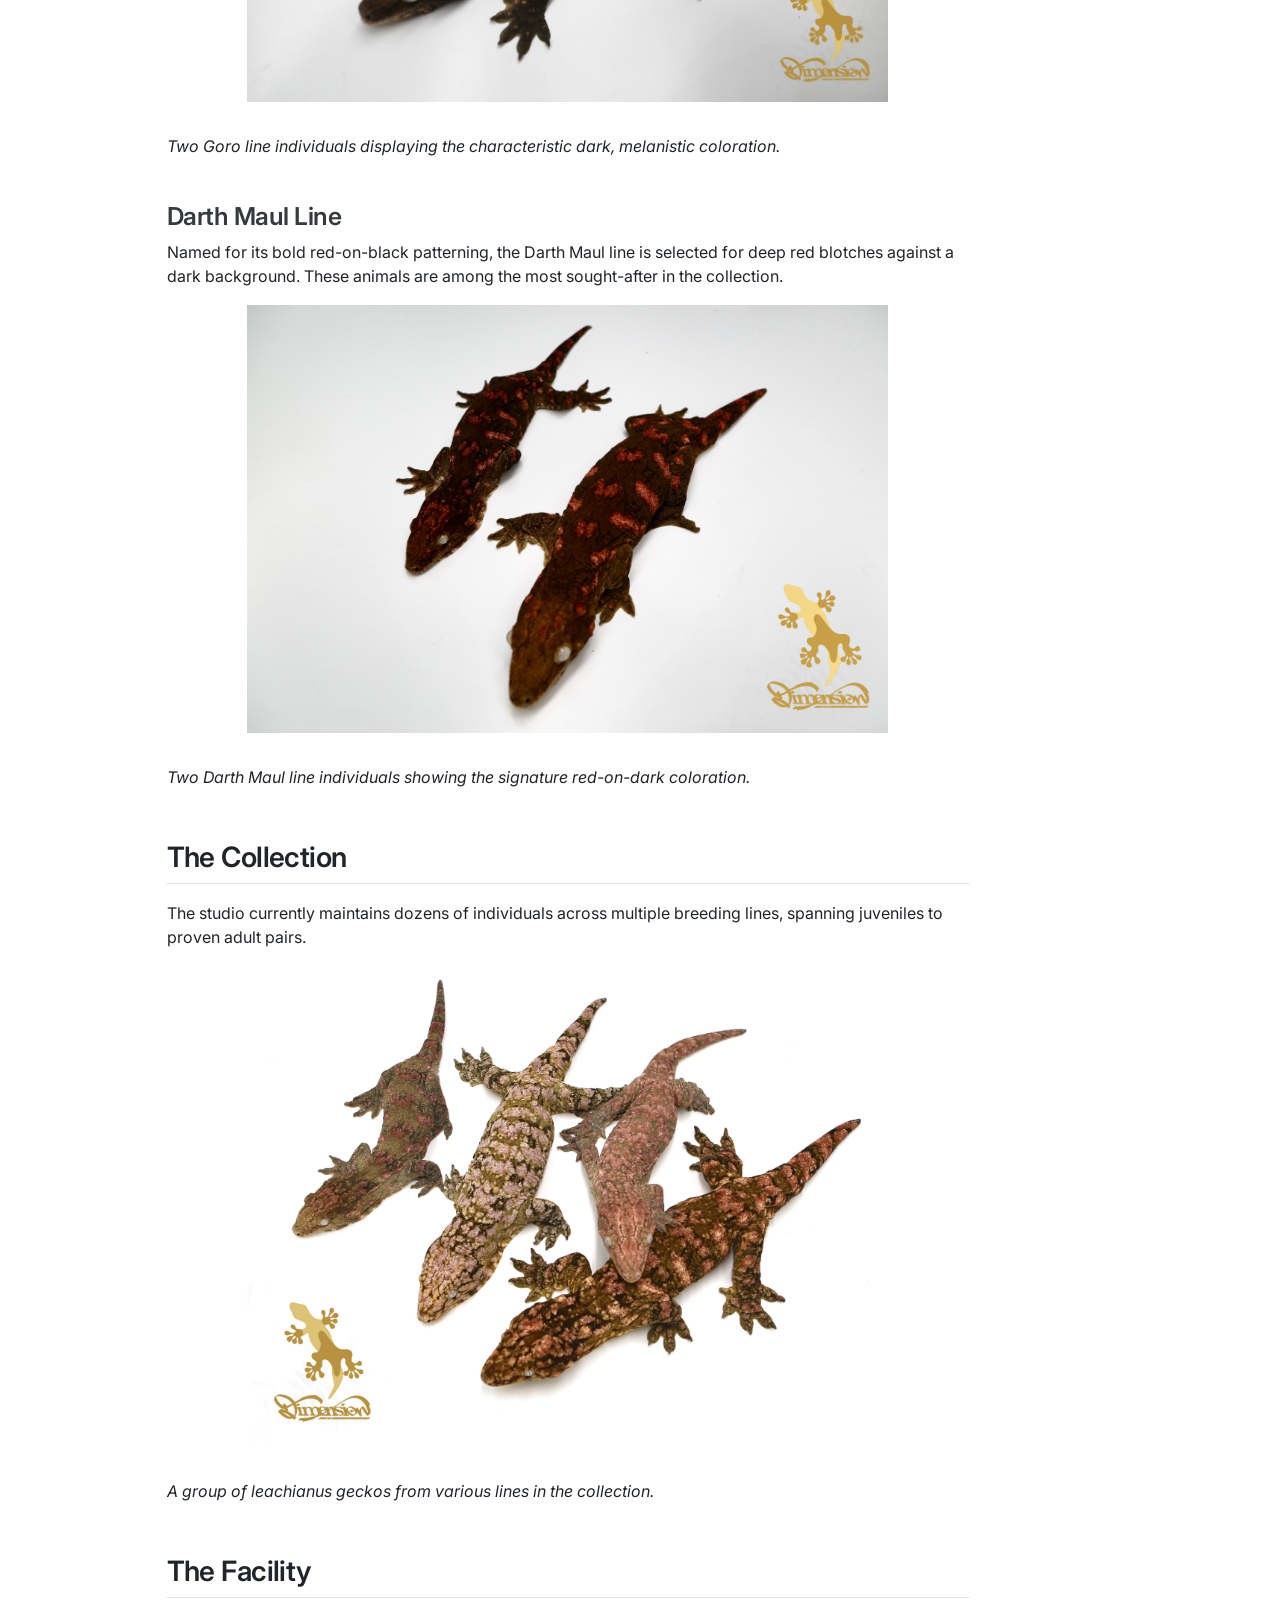
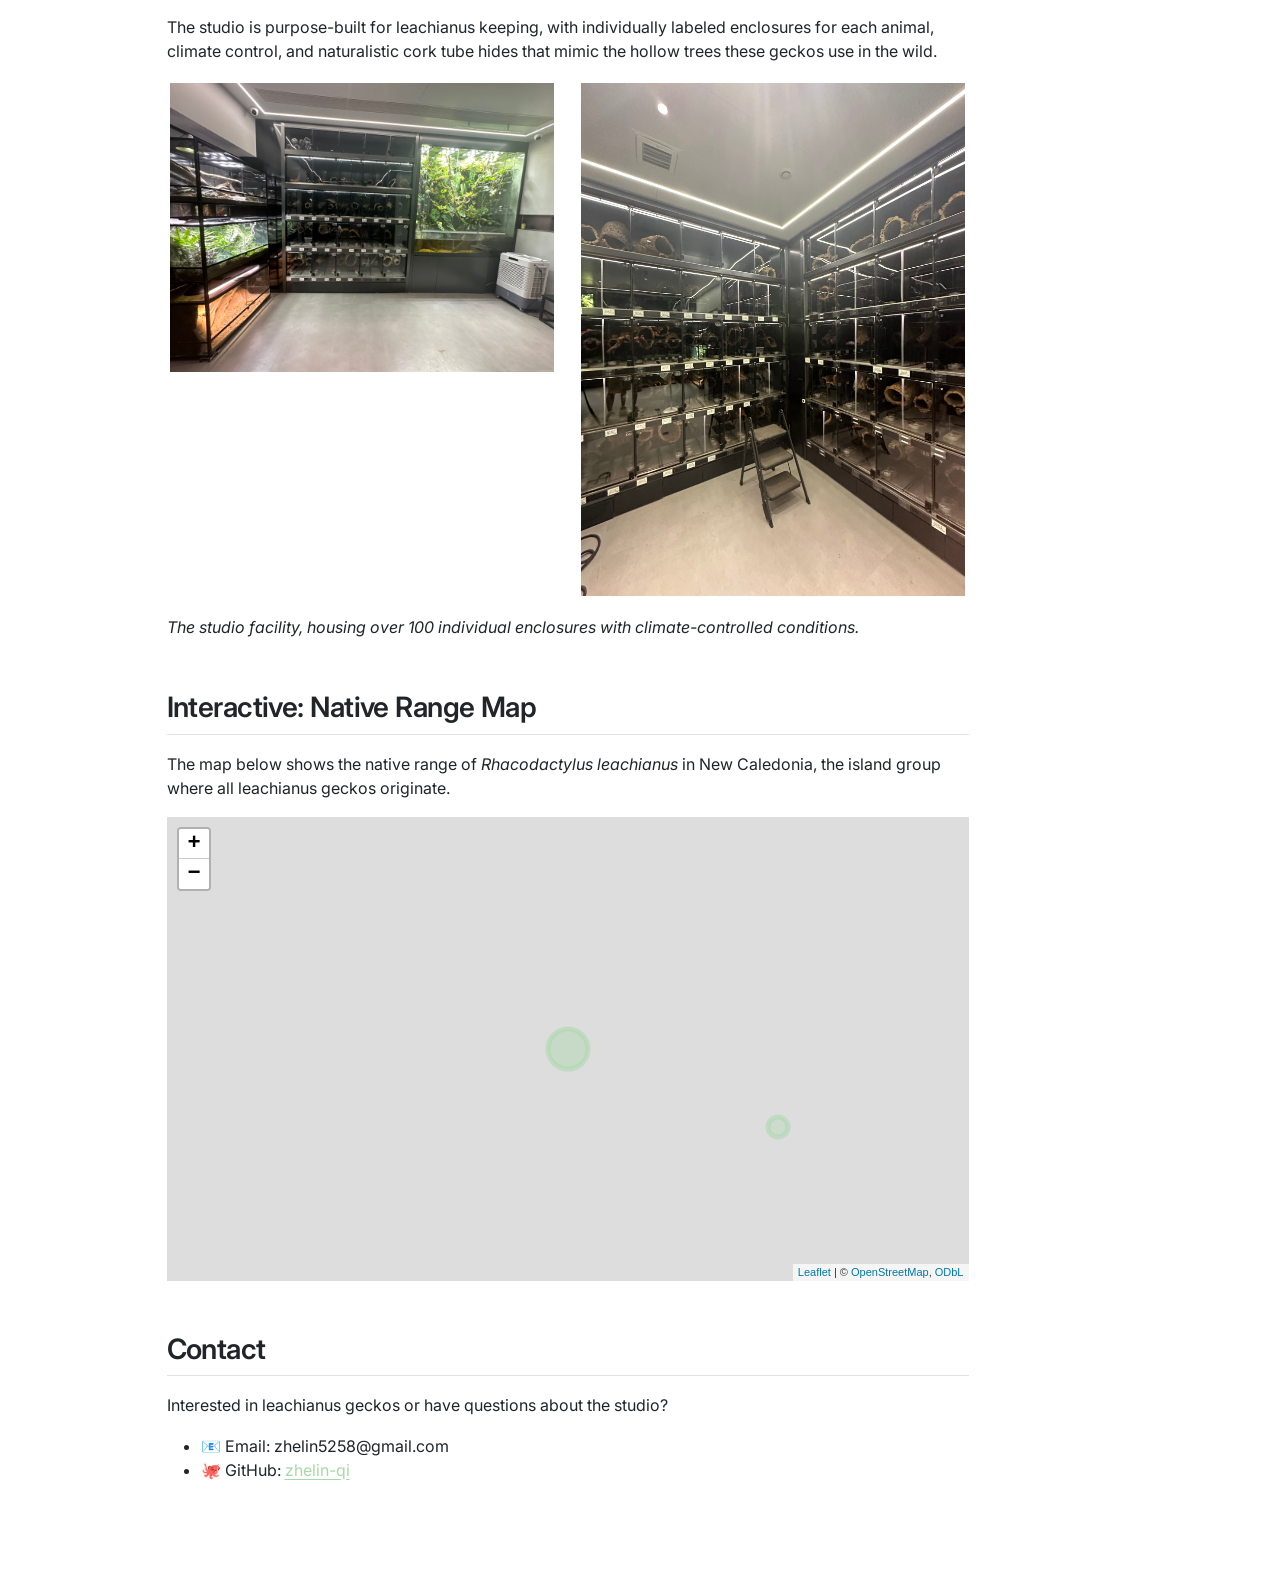
==== commit 544d935d: "fix theme to darkly" ====
--- a/docs/leachies.html
+++ b/docs/leachies.html
@@ -320,15 +320,19 @@
     <h2 id="toc-title">On this page</h2>
    
   <ul>
-  <li><a href="#what-is-dimension-of-leachies" id="toc-what-is-dimension-of-leachies" class="nav-link active" data-scroll-target="#what-is-dimension-of-leachies">What is Dimension of Leachies?</a></li>
-  <li><a href="#the-animals" id="toc-the-animals" class="nav-link" data-scroll-target="#the-animals">The animals</a>
+  <li><a href="#about-the-studio" id="toc-about-the-studio" class="nav-link active" data-scroll-target="#about-the-studio">About the Studio</a></li>
+  <li><a href="#the-animals-rhacodactylus-leachianus" id="toc-the-animals-rhacodactylus-leachianus" class="nav-link" data-scroll-target="#the-animals-rhacodactylus-leachianus">The Animals — Rhacodactylus leachianus</a></li>
+  <li><a href="#breeding-lines" id="toc-breeding-lines" class="nav-link" data-scroll-target="#breeding-lines">Breeding Lines</a>
   <ul class="collapse">
-  <li><a href="#rhacodactylus-leachianus-leachianus-gecko" id="toc-rhacodactylus-leachianus-leachianus-gecko" class="nav-link" data-scroll-target="#rhacodactylus-leachianus-leachianus-gecko">Rhacodactylus leachianus — Leachianus gecko</a></li>
-  <li><a href="#other-species" id="toc-other-species" class="nav-link" data-scroll-target="#other-species">Other species</a></li>
+  <li><a href="#shcgl-super-high-color-giant-line" id="toc-shcgl-super-high-color-giant-line" class="nav-link" data-scroll-target="#shcgl-super-high-color-giant-line">SHCGL — Super High Color Giant Line</a></li>
+  <li><a href="#swirl-line" id="toc-swirl-line" class="nav-link" data-scroll-target="#swirl-line">Swirl Line</a></li>
+  <li><a href="#goro-line-melanistic-straight-line" id="toc-goro-line-melanistic-straight-line" class="nav-link" data-scroll-target="#goro-line-melanistic-straight-line">Goro Line — Melanistic Straight Line</a></li>
+  <li><a href="#darth-maul-line" id="toc-darth-maul-line" class="nav-link" data-scroll-target="#darth-maul-line">Darth Maul Line</a></li>
   </ul></li>
-  <li><a href="#husbandry-philosophy" id="toc-husbandry-philosophy" class="nav-link" data-scroll-target="#husbandry-philosophy">Husbandry philosophy</a></li>
-  <li><a href="#interactive-leachianus-gecko-range-map" id="toc-interactive-leachianus-gecko-range-map" class="nav-link" data-scroll-target="#interactive-leachianus-gecko-range-map">Interactive: Leachianus gecko range map</a></li>
-  <li><a href="#get-in-touch" id="toc-get-in-touch" class="nav-link" data-scroll-target="#get-in-touch">Get in touch</a></li>
+  <li><a href="#the-collection" id="toc-the-collection" class="nav-link" data-scroll-target="#the-collection">The Collection</a></li>
+  <li><a href="#the-facility" id="toc-the-facility" class="nav-link" data-scroll-target="#the-facility">The Facility</a></li>
+  <li><a href="#interactive-native-range-map" id="toc-interactive-native-range-map" class="nav-link" data-scroll-target="#interactive-native-range-map">Interactive: Native Range Map</a></li>
+  <li><a href="#contact" id="toc-contact" class="nav-link" data-scroll-target="#contact">Contact</a></li>
   </ul>
 </nav>
     </div>
@@ -339,7 +343,7 @@
 <header id="title-block-header" class="quarto-title-block default">
 <div class="quarto-title">
 <h1 class="title">Dimension of Leachies</h1>
-<p class="subtitle lead">A reptile hobby studio dedicated to leachianus geckos and lizards</p>
+<p class="subtitle lead">巨人维度 — A reptile studio dedicated to leachianus gecko breeding and line development</p>
 </div>
 
 
@@ -356,61 +360,124 @@
 </header>
 
 
-<section id="what-is-dimension-of-leachies" class="level2">
-<h2 class="anchored" data-anchor-id="what-is-dimension-of-leachies">What is Dimension of Leachies?</h2>
-<p><strong>Dimension of Leachies (巨人维度)</strong> is my personal reptile hobby studio focused on keeping, studying, and sharing knowledge about <em>Rhacodactylus leachianus</em> — the <strong>leachianus gecko</strong>, or “leachie” — the largest gecko species in the world. The studio also works with a variety of other lizard species.</p>
-<p>The name reflects both the impressive size of these animals (“giant” in Chinese: 巨人) and the layered, complex world of reptile keeping.</p>
+<section id="about-the-studio" class="level2">
+<h2 class="anchored" data-anchor-id="about-the-studio">About the Studio</h2>
+<div class="quarto-layout-panel" data-layout-ncol="2">
+<div class="quarto-layout-row">
+<div class="quarto-layout-cell" style="flex-basis: 50.0%;justify-content: center;">
+<p><img src="images/logo.jpg" class="img-fluid"></p>
+</div>
+<div class="quarto-layout-cell" style="flex-basis: 50.0%;justify-content: flex-start;">
+<p><strong>Dimension of Leachies (巨人维度)</strong> was founded in 2020 with a focus on the breeding and selective development of <em>Rhacodactylus leachianus</em> — the <strong>leachianus gecko</strong>, the largest gecko species in the world. The studio is dedicated to producing higher-quality breeding lines and advancing the genetics of this remarkable species.</p>
+</div>
+</div>
+<div class="quarto-layout-row">
+<div class="quarto-layout-cell" style="flex-basis: 50.0%;justify-content: flex-start;">
+<p>Over the years, the studio has developed multiple distinct breeding lines, each selected for specific color patterns, body structure, and temperament.</p>
+</div>
+</div>
+</div>
 <hr>
 </section>
-<section id="the-animals" class="level2">
-<h2 class="anchored" data-anchor-id="the-animals">The animals</h2>
-<section id="rhacodactylus-leachianus-leachianus-gecko" class="level3">
-<h3 class="anchored" data-anchor-id="rhacodactylus-leachianus-leachianus-gecko">Rhacodactylus leachianus — Leachianus gecko</h3>
-<p>Leachianus geckos are native to New Caledonia, a group of islands in the South Pacific. They are nocturnal, arboreal animals that can live for 20+ years in captivity. They’re known for their:</p>
-<ul>
-<li><strong>Impressive size</strong> — adults reach 25–35 cm and can weigh over 150g</li>
-<li><strong>Vocalizations</strong> — they produce growls, barks, and hisses unlike any other gecko</li>
-<li><strong>Personality</strong> — each animal has a distinct temperament, from docile to feisty</li>
-<li><strong>Stunning morphs</strong> — a wide range of natural color and pattern variations</li>
-</ul>
-</section>
-<section id="other-species" class="level3">
-<h3 class="anchored" data-anchor-id="other-species">Other species</h3>
-<p>In addition to leachies, the studio works with several other lizard species, including:</p>
-<ul>
-<li><strong>Crested geckos</strong> (<em>Correlophus ciliatus</em>)</li>
-<li><strong>Gargoyle geckos</strong> (<em>Rhacodactylus auriculatus</em>)</li>
-<li><strong>Other New Caledonian species</strong></li>
-</ul>
+<section id="the-animals-rhacodactylus-leachianus" class="level2">
+<h2 class="anchored" data-anchor-id="the-animals-rhacodactylus-leachianus">The Animals — Rhacodactylus leachianus</h2>
+<p>Leachianus geckos are native to New Caledonia in the South Pacific. They are nocturnal, arboreal animals known for their impressive size (adults reach 25–35 cm), unique vocalizations (growls, barks, hisses), and remarkable color variation.</p>
+<div class="quarto-figure quarto-figure-center">
+<figure class="figure">
+<p><img src="images/leachie2.jpg" class="img-fluid quarto-figure quarto-figure-center figure-img" style="width:70.0%"></p>
+</figure>
+</div>
+<p><em>A leachianus gecko showing its characteristic posture and scale texture.</em></p>
 <hr>
 </section>
-</section>
-<section id="husbandry-philosophy" class="level2">
-<h2 class="anchored" data-anchor-id="husbandry-philosophy">Husbandry philosophy</h2>
-<p>At Dimension of Leachies, I prioritize <strong>animal welfare above all else</strong>. This means:</p>
-<ul>
-<li>Providing enclosures that mimic natural habitat in size, structure, and climate</li>
-<li>Feeding high-quality, varied diets</li>
-<li>Minimizing unnecessary handling stress</li>
-<li>Sourcing animals from reputable, ethical breeders</li>
-</ul>
-<p>I believe that good husbandry is rooted in understanding the ecology of the animals in their native environment.</p>
+<section id="breeding-lines" class="level2">
+<h2 class="anchored" data-anchor-id="breeding-lines">Breeding Lines</h2>
+<section id="shcgl-super-high-color-giant-line" class="level3">
+<h3 class="anchored" data-anchor-id="shcgl-super-high-color-giant-line">SHCGL — Super High Color Giant Line</h3>
+<p>The SHCGL line is selected for exceptionally vibrant coloration combined with large body size. Animals in this line display rich pink, orange, and green tones with high contrast patterning.</p>
+<div class="quarto-figure quarto-figure-center">
+<figure class="figure">
+<p><img src="images/shcgl.jpg" class="img-fluid quarto-figure quarto-figure-center figure-img" style="width:80.0%"></p>
+</figure>
+</div>
+<p><em>Two SHCGL individuals showing the characteristic high-contrast pink and green coloration.</em></p>
 <hr>
 </section>
-<section id="interactive-leachianus-gecko-range-map" class="level2">
-<h2 class="anchored" data-anchor-id="interactive-leachianus-gecko-range-map">Interactive: Leachianus gecko range map</h2>
-<p>The map below shows the native range of <em>Rhacodactylus leachianus</em> in New Caledonia.</p>
+<section id="swirl-line" class="level3">
+<h3 class="anchored" data-anchor-id="swirl-line">Swirl Line</h3>
+<p>The Swirl line is selected for a distinctive swirling pattern across the dorsum. These animals show a blend of earth tones with flowing, irregular markings that give each individual a unique appearance.</p>
+<div class="quarto-figure quarto-figure-center">
+<figure class="figure">
+<p><img src="images/swirl.jpg" class="img-fluid quarto-figure quarto-figure-center figure-img" style="width:80.0%"></p>
+</figure>
+</div>
+<p><em>Two Swirl line individuals showing the characteristic flowing pattern.</em></p>
+<hr>
+</section>
+<section id="goro-line-melanistic-straight-line" class="level3">
+<h3 class="anchored" data-anchor-id="goro-line-melanistic-straight-line">Goro Line — Melanistic Straight Line</h3>
+<p>The Goro line focuses on high melanin expression, producing animals with deep brown to near-black base coloration with subtle lighter spotting. This line is one of the most visually striking in the collection.</p>
+<div class="quarto-figure quarto-figure-center">
+<figure class="figure">
+<p><img src="images/goro.jpg" class="img-fluid quarto-figure quarto-figure-center figure-img" style="width:80.0%"></p>
+</figure>
+</div>
+<p><em>Two Goro line individuals displaying the characteristic dark, melanistic coloration.</em></p>
+<hr>
+</section>
+<section id="darth-maul-line" class="level3">
+<h3 class="anchored" data-anchor-id="darth-maul-line">Darth Maul Line</h3>
+<p>Named for its bold red-on-black patterning, the Darth Maul line is selected for deep red blotches against a dark background. These animals are among the most sought-after in the collection.</p>
+<div class="quarto-figure quarto-figure-center">
+<figure class="figure">
+<p><img src="images/darthmaul.jpg" class="img-fluid quarto-figure quarto-figure-center figure-img" style="width:80.0%"></p>
+</figure>
+</div>
+<p><em>Two Darth Maul line individuals showing the signature red-on-dark coloration.</em></p>
+<hr>
+</section>
+</section>
+<section id="the-collection" class="level2">
+<h2 class="anchored" data-anchor-id="the-collection">The Collection</h2>
+<p>The studio currently maintains dozens of individuals across multiple breeding lines, spanning juveniles to proven adult pairs.</p>
+<div class="quarto-figure quarto-figure-center">
+<figure class="figure">
+<p><img src="images/collection.jpg" class="img-fluid quarto-figure quarto-figure-center figure-img" style="width:80.0%"></p>
+</figure>
+</div>
+<p><em>A group of leachianus geckos from various lines in the collection.</em></p>
+<hr>
+</section>
+<section id="the-facility" class="level2">
+<h2 class="anchored" data-anchor-id="the-facility">The Facility</h2>
+<p>The studio is purpose-built for leachianus keeping, with individually labeled enclosures for each animal, climate control, and naturalistic cork tube hides that mimic the hollow trees these geckos use in the wild.</p>
+<div class="quarto-layout-panel" data-layout-ncol="2">
+<div class="quarto-layout-row">
+<div class="quarto-layout-cell" style="flex-basis: 50.0%;justify-content: center;">
+<p><img src="images/studio1.jpg" class="img-fluid"></p>
+</div>
+<div class="quarto-layout-cell" style="flex-basis: 50.0%;justify-content: center;">
+<p><img src="images/studio2.jpg" class="img-fluid"></p>
+</div>
+</div>
+</div>
+<p><em>The studio facility, housing over 100 individual enclosures with climate-controlled conditions.</em></p>
+<hr>
+</section>
+<section id="interactive-native-range-map" class="level2">
+<h2 class="anchored" data-anchor-id="interactive-native-range-map">Interactive: Native Range Map</h2>
+<p>The map below shows the native range of <em>Rhacodactylus leachianus</em> in New Caledonia, the island group where all leachianus geckos originate.</p>
 <div class="cell">
 <div class="cell-output-display">
-<div class="leaflet html-widget html-fill-item" id="htmlwidget-9d4675ba24e58232618d" style="width:100%;height:464px;"></div>
-<script type="application/json" data-for="htmlwidget-9d4675ba24e58232618d">{"x":{"options":{"crs":{"crsClass":"L.CRS.EPSG3857","code":null,"proj4def":null,"projectedBounds":null,"options":{}}},"calls":[{"method":"addTiles","args":["https://{s}.tile.openstreetmap.org/{z}/{x}/{y}.png",null,null,{"minZoom":0,"maxZoom":18,"tileSize":256,"subdomains":"abc","errorTileUrl":"","tms":false,"noWrap":false,"zoomOffset":0,"zoomReverse":false,"opacity":1,"zIndex":1,"detectRetina":false,"attribution":"&copy; <a href=\"https://openstreetmap.org/copyright/\">OpenStreetMap<\/a>,  <a href=\"https://opendatacommons.org/licenses/odbl/\">ODbL<\/a>"}]},{"method":"addCircleMarkers","args":[-21.3,165.6,20,null,null,{"interactive":true,"className":"","stroke":true,"color":"#a8d8a8","weight":5,"opacity":0.5,"fill":true,"fillColor":"#a8d8a8","fillOpacity":0.4},null,null,"Native range of Rhacodactylus leachianus — New Caledonia",null,null,{"interactive":false,"permanent":false,"direction":"auto","opacity":1,"offset":[0,0],"textsize":"10px","textOnly":false,"className":"","sticky":true},null]},{"method":"addCircleMarkers","args":[-22.1,167.9,10,null,null,{"interactive":true,"className":"","stroke":true,"color":"#a8d8a8","weight":5,"opacity":0.5,"fill":true,"fillColor":"#a8d8a8","fillOpacity":0.3},null,null,"Isle of Pines — home to the giant leachie (R. l. leachianus)",null,null,{"interactive":false,"permanent":false,"direction":"auto","opacity":1,"offset":[0,0],"textsize":"10px","textOnly":false,"className":"","sticky":true},null]}],"setView":[[-21.3,165.6],7,[]],"limits":{"lat":[-22.1,-21.3],"lng":[165.6,167.9]}},"evals":[],"jsHooks":[]}</script>
+<div class="leaflet html-widget html-fill-item" id="htmlwidget-625a88db0ea8b4049502" style="width:100%;height:464px;"></div>
+<script type="application/json" data-for="htmlwidget-625a88db0ea8b4049502">{"x":{"options":{"crs":{"crsClass":"L.CRS.EPSG3857","code":null,"proj4def":null,"projectedBounds":null,"options":{}}},"calls":[{"method":"addTiles","args":["https://{s}.tile.openstreetmap.org/{z}/{x}/{y}.png",null,null,{"minZoom":0,"maxZoom":18,"tileSize":256,"subdomains":"abc","errorTileUrl":"","tms":false,"noWrap":false,"zoomOffset":0,"zoomReverse":false,"opacity":1,"zIndex":1,"detectRetina":false,"attribution":"&copy; <a href=\"https://openstreetmap.org/copyright/\">OpenStreetMap<\/a>,  <a href=\"https://opendatacommons.org/licenses/odbl/\">ODbL<\/a>"}]},{"method":"addCircleMarkers","args":[-21.3,165.6,20,null,null,{"interactive":true,"className":"","stroke":true,"color":"#a8d8a8","weight":5,"opacity":0.5,"fill":true,"fillColor":"#a8d8a8","fillOpacity":0.4},null,null,"Native range of Rhacodactylus leachianus — New Caledonia",null,null,{"interactive":false,"permanent":false,"direction":"auto","opacity":1,"offset":[0,0],"textsize":"10px","textOnly":false,"className":"","sticky":true},null]},{"method":"addCircleMarkers","args":[-22.1,167.9,10,null,null,{"interactive":true,"className":"","stroke":true,"color":"#a8d8a8","weight":5,"opacity":0.5,"fill":true,"fillColor":"#a8d8a8","fillOpacity":0.3},null,null,"Isle of Pines — home to the giant leachie (R. l. leachianus)",null,null,{"interactive":false,"permanent":false,"direction":"auto","opacity":1,"offset":[0,0],"textsize":"10px","textOnly":false,"className":"","sticky":true},null]}],"setView":[[-21.3,165.6],7,[]],"limits":{"lat":[-22.1,-21.3],"lng":[165.6,167.9]}},"evals":[],"jsHooks":[]}</script>
 </div>
 </div>
 <hr>
 </section>
-<section id="get-in-touch" class="level2">
-<h2 class="anchored" data-anchor-id="get-in-touch">Get in touch</h2>
-<p>Interested in leachianus geckos or have questions about reptile keeping? Feel free to reach out!</p>
+<section id="contact" class="level2">
+<h2 class="anchored" data-anchor-id="contact">Contact</h2>
+<p>Interested in leachianus geckos or have questions about the studio?</p>
 <ul>
 <li>📧 Email: zhelin5258@gmail.com</li>
 <li>🐙 GitHub: <a href="https://github.com/zhelin-qi">zhelin-qi</a></li>
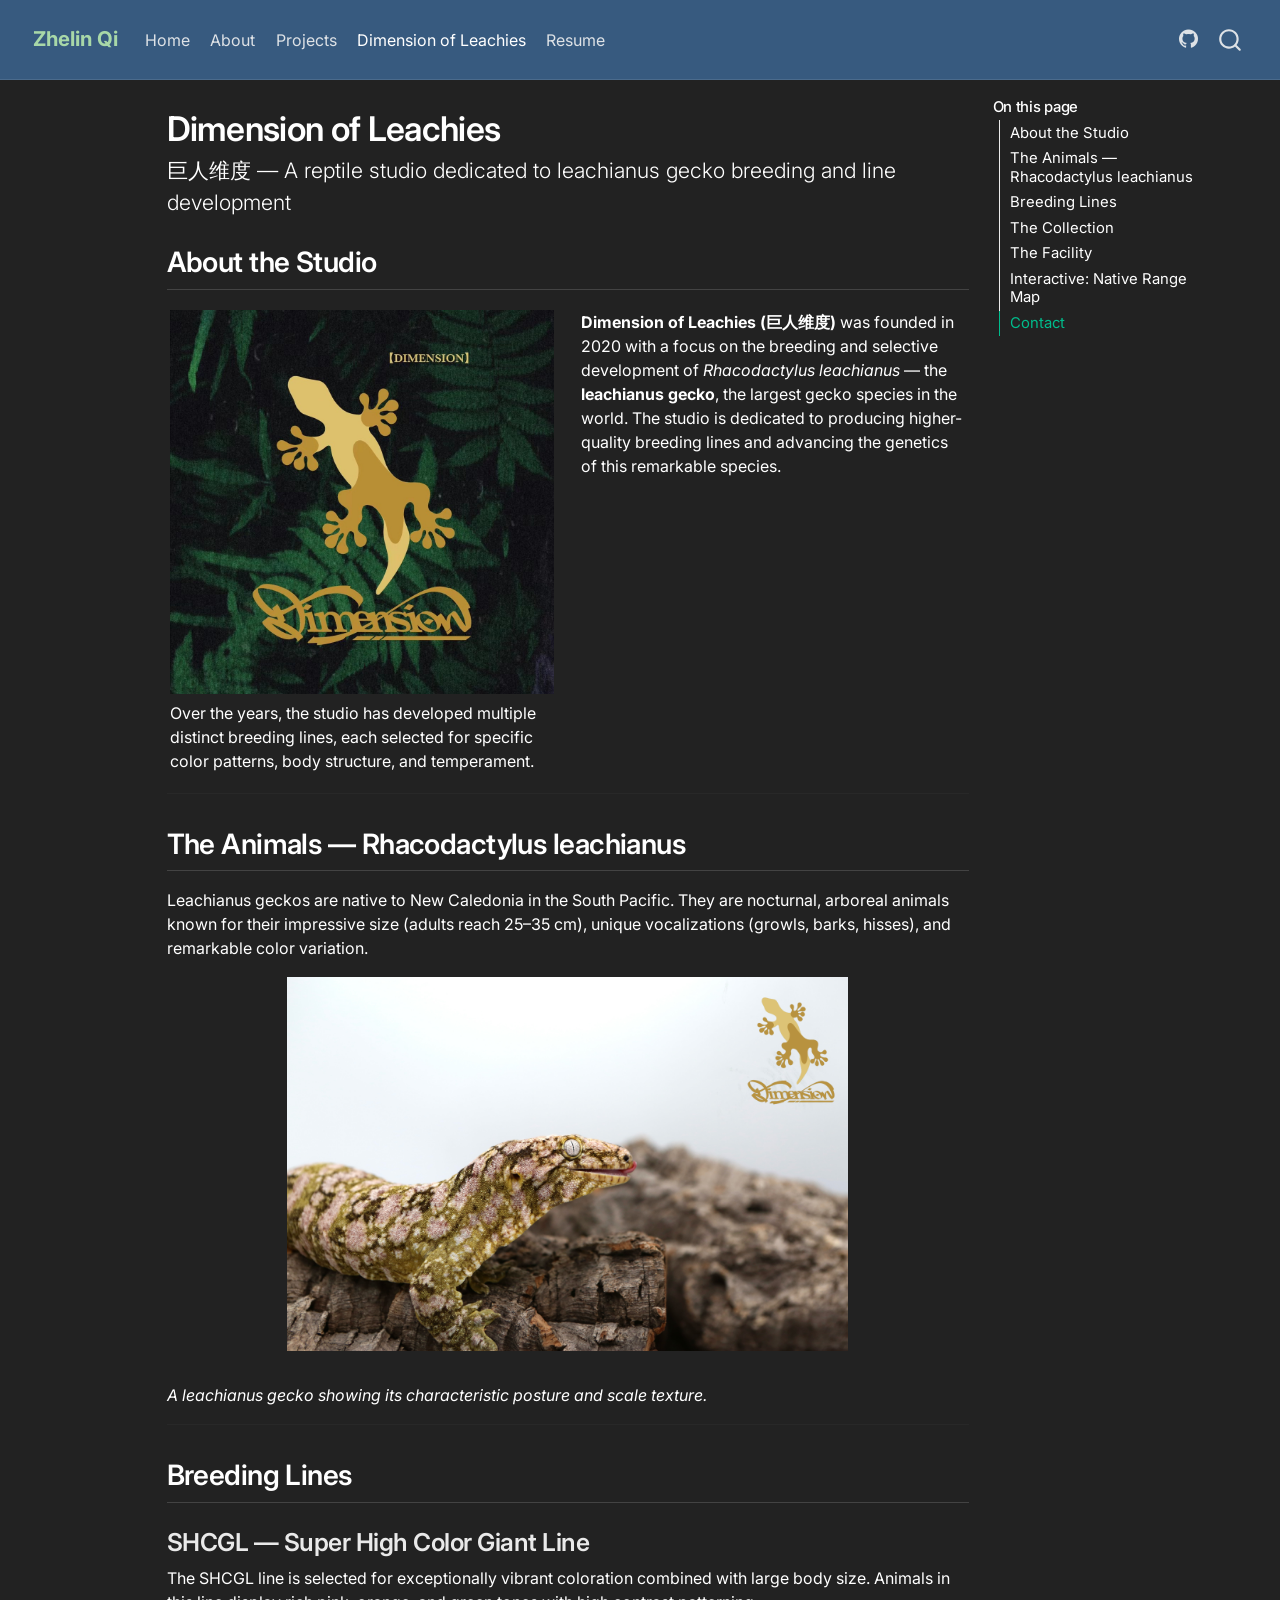
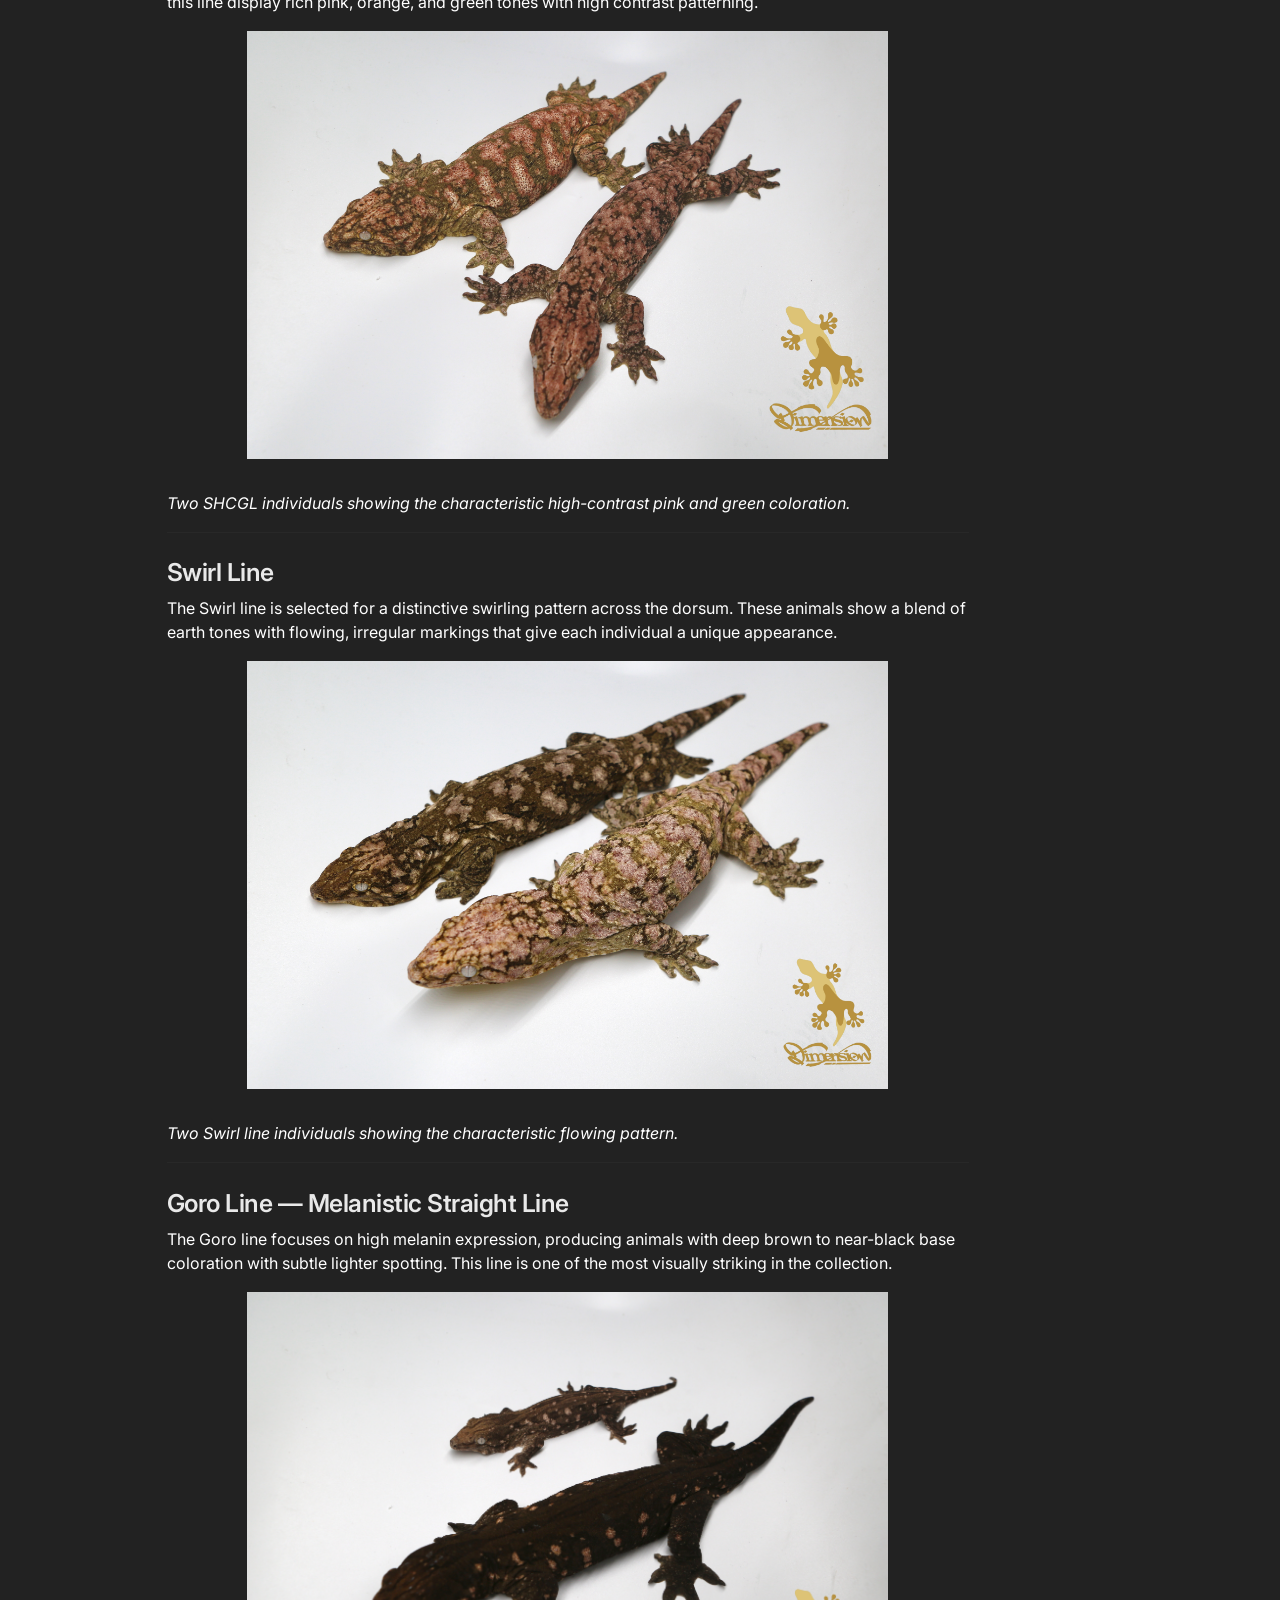
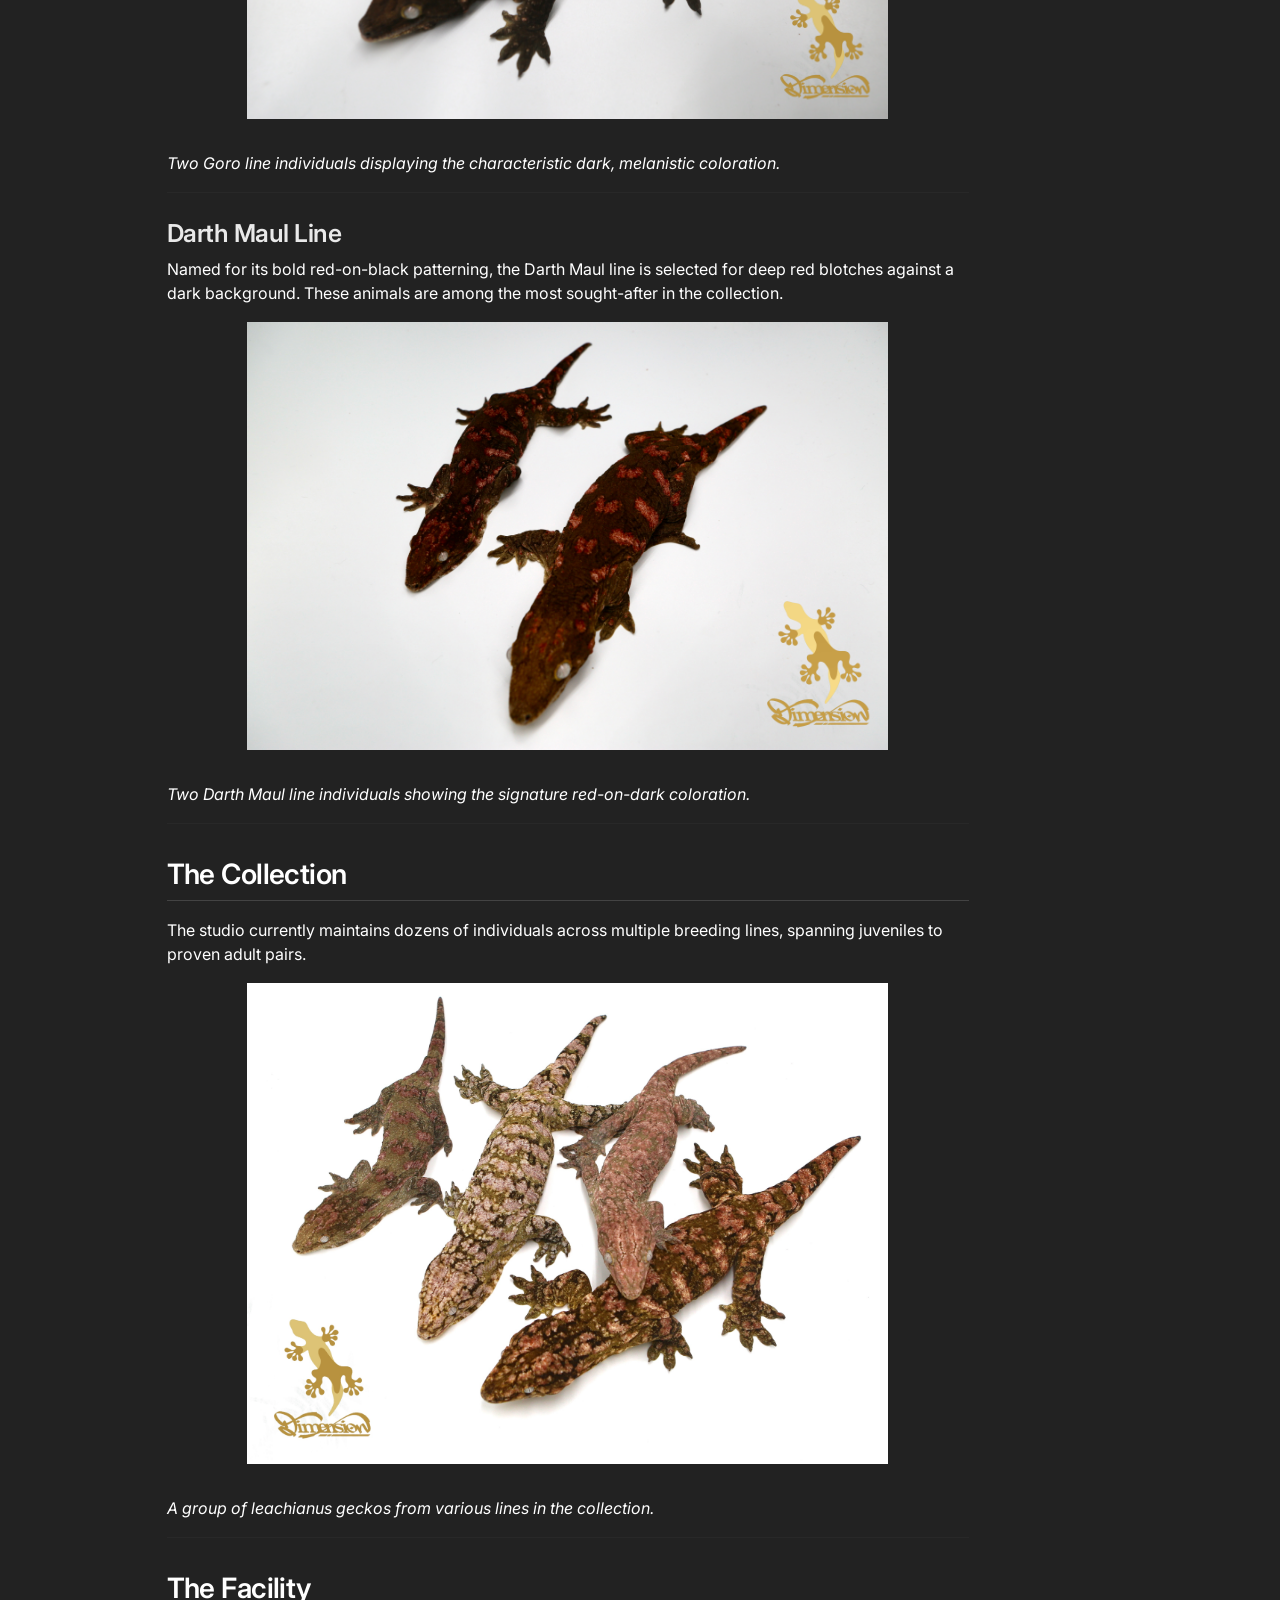
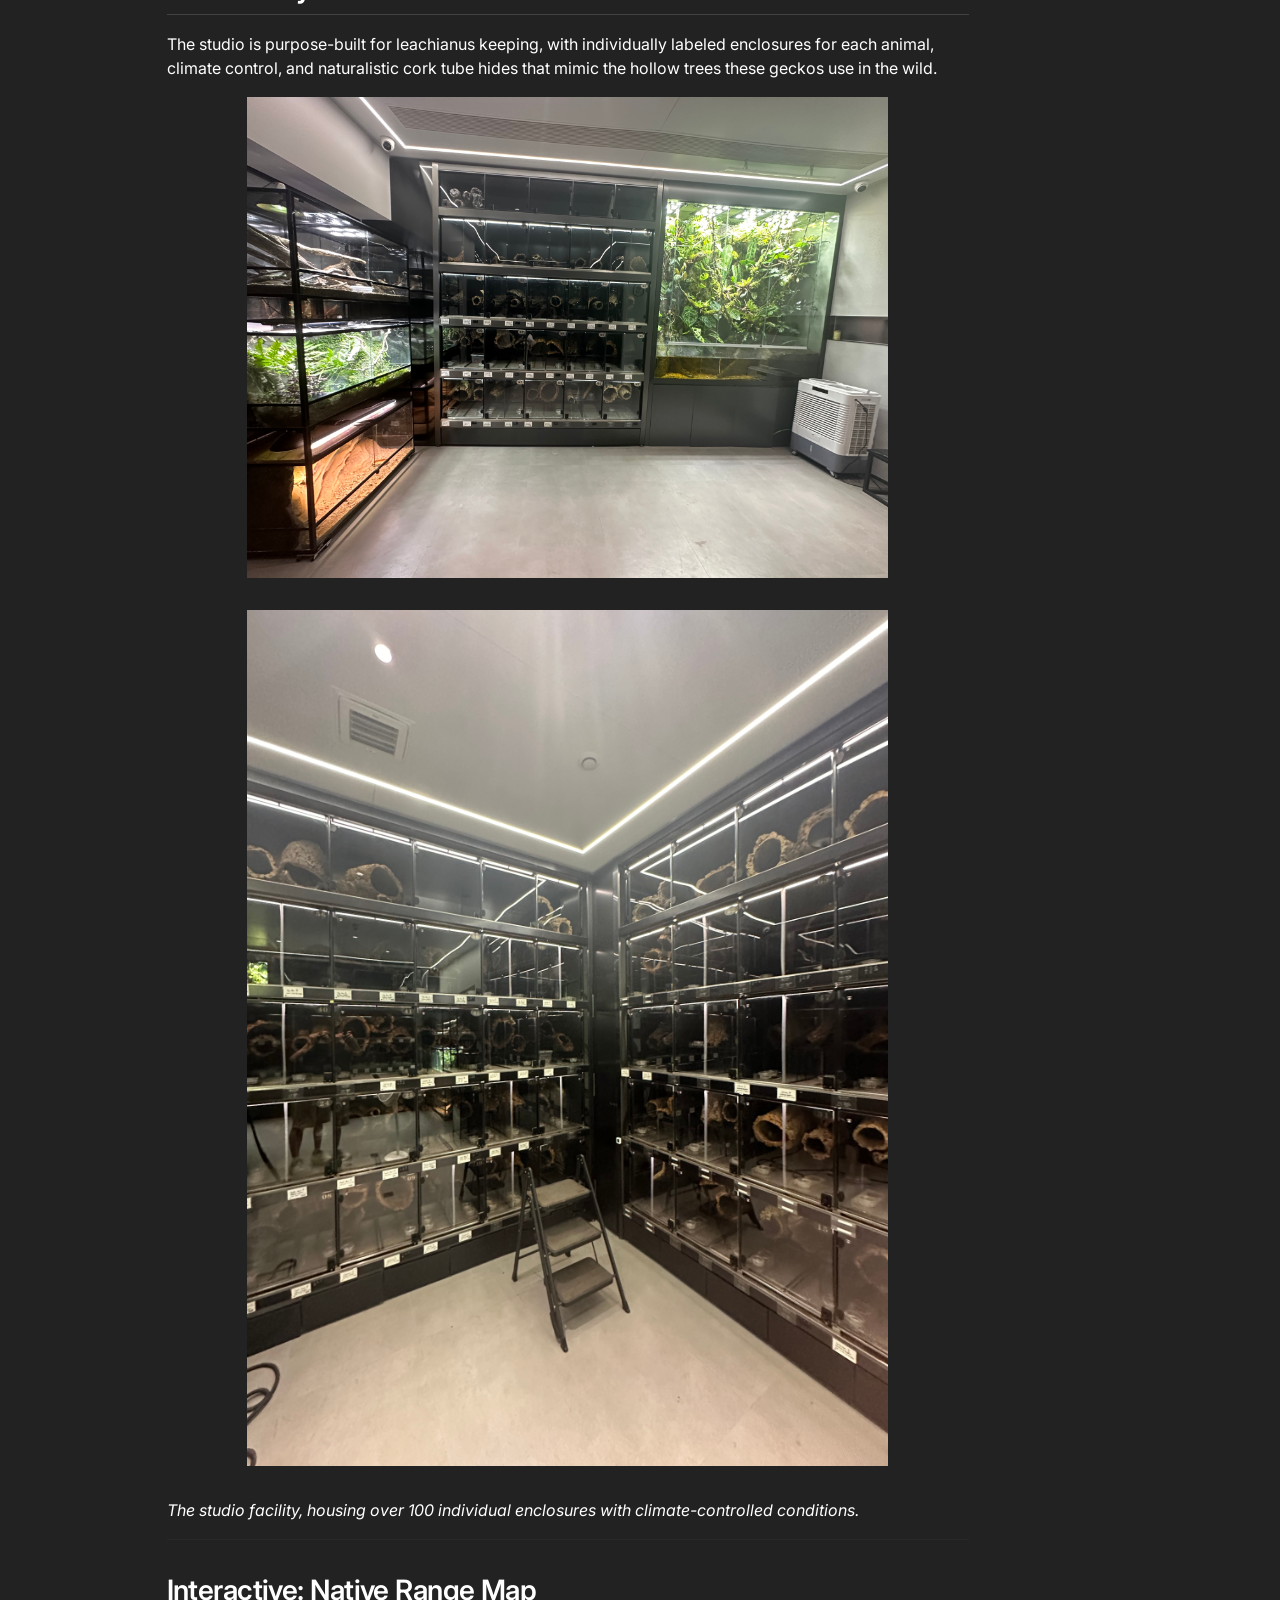
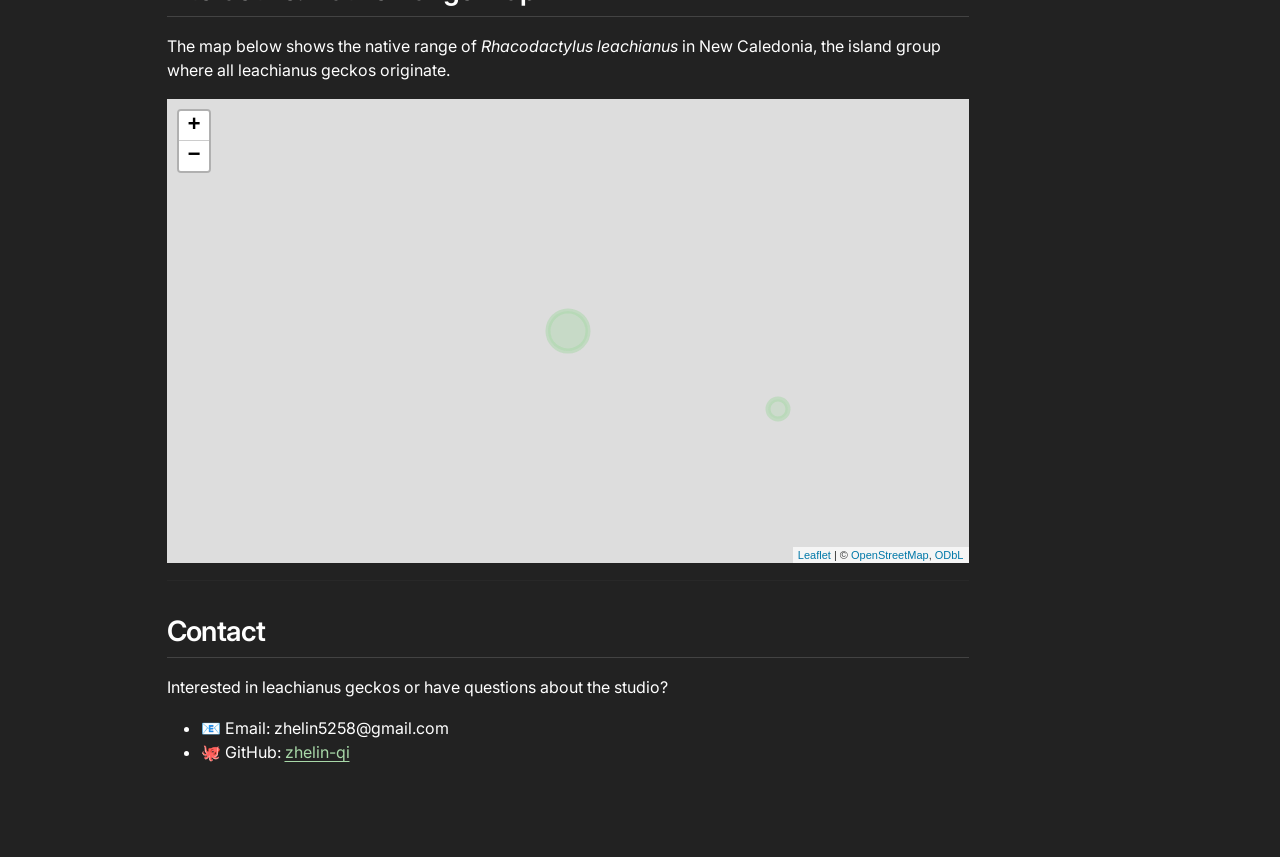
==== commit f53fd7f3: "update about page with photos and hobbies" ====
--- a/docs/leachies.html
+++ b/docs/leachies.html
@@ -37,14 +37,10 @@
 <script src="site_libs/quarto-html/tippy.umd.min.js"></script>
 <script src="site_libs/quarto-html/anchor.min.js"></script>
 <link href="site_libs/quarto-html/tippy.css" rel="stylesheet">
-<link href="site_libs/quarto-html/quarto-syntax-highlighting-7b89279ff1a6dce999919e0e67d4d9ec.css" rel="stylesheet" class="quarto-color-scheme" id="quarto-text-highlighting-styles">
-<link href="site_libs/quarto-html/quarto-syntax-highlighting-dark-707d8167ce6003fca903bfe2be84ab7f.css" rel="stylesheet" class="quarto-color-scheme quarto-color-alternate" id="quarto-text-highlighting-styles">
-<link href="site_libs/quarto-html/quarto-syntax-highlighting-7b89279ff1a6dce999919e0e67d4d9ec.css" rel="stylesheet" class="quarto-color-scheme-extra" id="quarto-text-highlighting-styles">
+<link href="site_libs/quarto-html/quarto-syntax-highlighting-dark-707d8167ce6003fca903bfe2be84ab7f.css" rel="stylesheet" id="quarto-text-highlighting-styles">
 <script src="site_libs/bootstrap/bootstrap.min.js"></script>
 <link href="site_libs/bootstrap/bootstrap-icons.css" rel="stylesheet">
-<link href="site_libs/bootstrap/bootstrap-1d4f84655f446305ac42a8f1abcf7405.min.css" rel="stylesheet" append-hash="true" class="quarto-color-scheme" id="quarto-bootstrap" data-mode="light">
-<link href="site_libs/bootstrap/bootstrap-dark-24772959a0e306aba8d7698078628ce7.min.css" rel="stylesheet" append-hash="true" class="quarto-color-scheme quarto-color-alternate" id="quarto-bootstrap" data-mode="dark">
-<link href="site_libs/bootstrap/bootstrap-1d4f84655f446305ac42a8f1abcf7405.min.css" rel="stylesheet" append-hash="true" class="quarto-color-scheme-extra" id="quarto-bootstrap" data-mode="light">
+<link href="site_libs/bootstrap/bootstrap-0774fc528949661fb60d8774007a227f.min.css" rel="stylesheet" append-hash="true" id="quarto-bootstrap" data-mode="dark">
 <script id="quarto-search-options" type="application/json">{
   "location": "navbar",
   "copy-button": false,
@@ -97,167 +93,7 @@
 <link rel="stylesheet" href="styles.css">
 </head>
 
-<body class="nav-fixed quarto-dark"><script id="quarto-html-before-body" type="application/javascript">
-    const toggleBodyColorMode = (bsSheetEl) => {
-      const mode = bsSheetEl.getAttribute("data-mode");
-      const bodyEl = window.document.querySelector("body");
-      if (mode === "dark") {
-        bodyEl.classList.add("quarto-dark");
-        bodyEl.classList.remove("quarto-light");
-      } else {
-        bodyEl.classList.add("quarto-light");
-        bodyEl.classList.remove("quarto-dark");
-      }
-    }
-    const toggleBodyColorPrimary = () => {
-      const bsSheetEl = window.document.querySelector("link#quarto-bootstrap:not([rel=disabled-stylesheet])");
-      if (bsSheetEl) {
-        toggleBodyColorMode(bsSheetEl);
-      }
-    }
-    const setColorSchemeToggle = (alternate) => {
-      const toggles = window.document.querySelectorAll('.quarto-color-scheme-toggle');
-      for (let i=0; i < toggles.length; i++) {
-        const toggle = toggles[i];
-        if (toggle) {
-          if (alternate) {
-            toggle.classList.add("alternate");
-          } else {
-            toggle.classList.remove("alternate");
-          }
-        }
-      }
-    };
-    const toggleColorMode = (alternate) => {
-      // Switch the stylesheets
-      const primaryStylesheets = window.document.querySelectorAll('link.quarto-color-scheme:not(.quarto-color-alternate)');
-      const alternateStylesheets = window.document.querySelectorAll('link.quarto-color-scheme.quarto-color-alternate');
-      manageTransitions('#quarto-margin-sidebar .nav-link', false);
-      if (alternate) {
-        // note: dark is layered on light, we don't disable primary!
-        enableStylesheet(alternateStylesheets);
-        for (const sheetNode of alternateStylesheets) {
-          if (sheetNode.id === "quarto-bootstrap") {
-            toggleBodyColorMode(sheetNode);
-          }
-        }
-      } else {
-        disableStylesheet(alternateStylesheets);
-        enableStylesheet(primaryStylesheets)
-        toggleBodyColorPrimary();
-      }
-      manageTransitions('#quarto-margin-sidebar .nav-link', true);
-      // Switch the toggles
-      setColorSchemeToggle(alternate)
-      // Hack to workaround the fact that safari doesn't
-      // properly recolor the scrollbar when toggling (#1455)
-      if (navigator.userAgent.indexOf('Safari') > 0 && navigator.userAgent.indexOf('Chrome') == -1) {
-        manageTransitions("body", false);
-        window.scrollTo(0, 1);
-        setTimeout(() => {
-          window.scrollTo(0, 0);
-          manageTransitions("body", true);
-        }, 40);
-      }
-    }
-    const disableStylesheet = (stylesheets) => {
-      for (let i=0; i < stylesheets.length; i++) {
-        const stylesheet = stylesheets[i];
-        stylesheet.rel = 'disabled-stylesheet';
-      }
-    }
-    const enableStylesheet = (stylesheets) => {
-      for (let i=0; i < stylesheets.length; i++) {
-        const stylesheet = stylesheets[i];
-        if(stylesheet.rel !== 'stylesheet') { // for Chrome, which will still FOUC without this check
-          stylesheet.rel = 'stylesheet';
-        }
-      }
-    }
-    const manageTransitions = (selector, allowTransitions) => {
-      const els = window.document.querySelectorAll(selector);
-      for (let i=0; i < els.length; i++) {
-        const el = els[i];
-        if (allowTransitions) {
-          el.classList.remove('notransition');
-        } else {
-          el.classList.add('notransition');
-        }
-      }
-    }
-    const isFileUrl = () => {
-      return window.location.protocol === 'file:';
-    }
-    const hasAlternateSentinel = () => {
-      let styleSentinel = getColorSchemeSentinel();
-      if (styleSentinel !== null) {
-        return styleSentinel === "alternate";
-      } else {
-        return false;
-      }
-    }
-    const setStyleSentinel = (alternate) => {
-      const value = alternate ? "alternate" : "default";
-      if (!isFileUrl()) {
-        window.localStorage.setItem("quarto-color-scheme", value);
-      } else {
-        localAlternateSentinel = value;
-      }
-    }
-    const getColorSchemeSentinel = () => {
-      if (!isFileUrl()) {
-        const storageValue = window.localStorage.getItem("quarto-color-scheme");
-        return storageValue != null ? storageValue : localAlternateSentinel;
-      } else {
-        return localAlternateSentinel;
-      }
-    }
-    const toggleGiscusIfUsed = (isAlternate, darkModeDefault) => {
-      const baseTheme = document.querySelector('#giscus-base-theme')?.value ?? 'light';
-      const alternateTheme = document.querySelector('#giscus-alt-theme')?.value ?? 'dark';
-      let newTheme = '';
-      if(authorPrefersDark) {
-        newTheme = isAlternate ? baseTheme : alternateTheme;
-      } else {
-        newTheme = isAlternate ? alternateTheme : baseTheme;
-      }
-      const changeGiscusTheme = () => {
-        // From: https://github.com/giscus/giscus/issues/336
-        const sendMessage = (message) => {
-          const iframe = document.querySelector('iframe.giscus-frame');
-          if (!iframe) return;
-          iframe.contentWindow.postMessage({ giscus: message }, 'https://giscus.app');
-        }
-        sendMessage({
-          setConfig: {
-            theme: newTheme
-          }
-        });
-      }
-      const isGiscussLoaded = window.document.querySelector('iframe.giscus-frame') !== null;
-      if (isGiscussLoaded) {
-        changeGiscusTheme();
-      }
-    };
-    const authorPrefersDark = true;
-    const darkModeDefault = authorPrefersDark;
-    let localAlternateSentinel = darkModeDefault ? 'alternate' : 'default';
-    // Dark / light mode switch
-    window.quartoToggleColorScheme = () => {
-      // Read the current dark / light value
-      let toAlternate = !hasAlternateSentinel();
-      toggleColorMode(toAlternate);
-      setStyleSentinel(toAlternate);
-      toggleGiscusIfUsed(toAlternate, darkModeDefault);
-      window.dispatchEvent(new Event('resize'));
-    };
-    // Switch to dark mode if need be
-    if (hasAlternateSentinel()) {
-      toggleColorMode(true);
-    } else {
-      toggleColorMode(false);
-    }
-  </script>
+<body class="nav-fixed quarto-light">
 
 <div id="quarto-search-results"></div>
   <header id="quarto-header" class="headroom fixed-top">
@@ -306,7 +142,6 @@
 </ul>
           </div> <!-- /navcollapse -->
             <div class="quarto-navbar-tools">
-  <a href="" class="quarto-color-scheme-toggle quarto-navigation-tool  px-1" onclick="window.quartoToggleColorScheme(); return false;" title="Toggle dark mode"><i class="bi"></i></a>
 </div>
       </div> <!-- /container-fluid -->
     </nav>
@@ -339,7 +174,6 @@
 <!-- main -->
 <main class="content" id="quarto-document-content">
 
-
 <header id="title-block-header" class="quarto-title-block default">
 <div class="quarto-title">
 <h1 class="title">Dimension of Leachies</h1>
@@ -451,15 +285,15 @@
 <section id="the-facility" class="level2">
 <h2 class="anchored" data-anchor-id="the-facility">The Facility</h2>
 <p>The studio is purpose-built for leachianus keeping, with individually labeled enclosures for each animal, climate control, and naturalistic cork tube hides that mimic the hollow trees these geckos use in the wild.</p>
-<div class="quarto-layout-panel" data-layout-ncol="2">
-<div class="quarto-layout-row">
-<div class="quarto-layout-cell" style="flex-basis: 50.0%;justify-content: center;">
-<p><img src="images/studio1.jpg" class="img-fluid"></p>
-</div>
-<div class="quarto-layout-cell" style="flex-basis: 50.0%;justify-content: center;">
-<p><img src="images/studio2.jpg" class="img-fluid"></p>
-</div>
-</div>
+<div class="quarto-figure quarto-figure-center">
+<figure class="figure">
+<p><img src="images/studio1.jpg" class="img-fluid quarto-figure quarto-figure-center figure-img" style="width:80.0%"></p>
+</figure>
+</div>
+<div class="quarto-figure quarto-figure-center">
+<figure class="figure">
+<p><img src="images/studio2.jpg" class="img-fluid quarto-figure quarto-figure-center figure-img" style="width:80.0%"></p>
+</figure>
 </div>
 <p><em>The studio facility, housing over 100 individual enclosures with climate-controlled conditions.</em></p>
 <hr>
@@ -469,8 +303,8 @@
 <p>The map below shows the native range of <em>Rhacodactylus leachianus</em> in New Caledonia, the island group where all leachianus geckos originate.</p>
 <div class="cell">
 <div class="cell-output-display">
-<div class="leaflet html-widget html-fill-item" id="htmlwidget-625a88db0ea8b4049502" style="width:100%;height:464px;"></div>
-<script type="application/json" data-for="htmlwidget-625a88db0ea8b4049502">{"x":{"options":{"crs":{"crsClass":"L.CRS.EPSG3857","code":null,"proj4def":null,"projectedBounds":null,"options":{}}},"calls":[{"method":"addTiles","args":["https://{s}.tile.openstreetmap.org/{z}/{x}/{y}.png",null,null,{"minZoom":0,"maxZoom":18,"tileSize":256,"subdomains":"abc","errorTileUrl":"","tms":false,"noWrap":false,"zoomOffset":0,"zoomReverse":false,"opacity":1,"zIndex":1,"detectRetina":false,"attribution":"&copy; <a href=\"https://openstreetmap.org/copyright/\">OpenStreetMap<\/a>,  <a href=\"https://opendatacommons.org/licenses/odbl/\">ODbL<\/a>"}]},{"method":"addCircleMarkers","args":[-21.3,165.6,20,null,null,{"interactive":true,"className":"","stroke":true,"color":"#a8d8a8","weight":5,"opacity":0.5,"fill":true,"fillColor":"#a8d8a8","fillOpacity":0.4},null,null,"Native range of Rhacodactylus leachianus — New Caledonia",null,null,{"interactive":false,"permanent":false,"direction":"auto","opacity":1,"offset":[0,0],"textsize":"10px","textOnly":false,"className":"","sticky":true},null]},{"method":"addCircleMarkers","args":[-22.1,167.9,10,null,null,{"interactive":true,"className":"","stroke":true,"color":"#a8d8a8","weight":5,"opacity":0.5,"fill":true,"fillColor":"#a8d8a8","fillOpacity":0.3},null,null,"Isle of Pines — home to the giant leachie (R. l. leachianus)",null,null,{"interactive":false,"permanent":false,"direction":"auto","opacity":1,"offset":[0,0],"textsize":"10px","textOnly":false,"className":"","sticky":true},null]}],"setView":[[-21.3,165.6],7,[]],"limits":{"lat":[-22.1,-21.3],"lng":[165.6,167.9]}},"evals":[],"jsHooks":[]}</script>
+<div class="leaflet html-widget html-fill-item" id="htmlwidget-1adfa6cc952d383f4453" style="width:100%;height:464px;"></div>
+<script type="application/json" data-for="htmlwidget-1adfa6cc952d383f4453">{"x":{"options":{"crs":{"crsClass":"L.CRS.EPSG3857","code":null,"proj4def":null,"projectedBounds":null,"options":{}}},"calls":[{"method":"addTiles","args":["https://{s}.tile.openstreetmap.org/{z}/{x}/{y}.png",null,null,{"minZoom":0,"maxZoom":18,"tileSize":256,"subdomains":"abc","errorTileUrl":"","tms":false,"noWrap":false,"zoomOffset":0,"zoomReverse":false,"opacity":1,"zIndex":1,"detectRetina":false,"attribution":"&copy; <a href=\"https://openstreetmap.org/copyright/\">OpenStreetMap<\/a>,  <a href=\"https://opendatacommons.org/licenses/odbl/\">ODbL<\/a>"}]},{"method":"addCircleMarkers","args":[-21.3,165.6,20,null,null,{"interactive":true,"className":"","stroke":true,"color":"#a8d8a8","weight":5,"opacity":0.5,"fill":true,"fillColor":"#a8d8a8","fillOpacity":0.4},null,null,"Native range of Rhacodactylus leachianus — New Caledonia",null,null,{"interactive":false,"permanent":false,"direction":"auto","opacity":1,"offset":[0,0],"textsize":"10px","textOnly":false,"className":"","sticky":true},null]},{"method":"addCircleMarkers","args":[-22.1,167.9,10,null,null,{"interactive":true,"className":"","stroke":true,"color":"#a8d8a8","weight":5,"opacity":0.5,"fill":true,"fillColor":"#a8d8a8","fillOpacity":0.3},null,null,"Isle of Pines — home to the giant leachie (R. l. leachianus)",null,null,{"interactive":false,"permanent":false,"direction":"auto","opacity":1,"offset":[0,0],"textsize":"10px","textOnly":false,"className":"","sticky":true},null]}],"setView":[[-21.3,165.6],7,[]],"limits":{"lat":[-22.1,-21.3],"lng":[165.6,167.9]}},"evals":[],"jsHooks":[]}</script>
 </div>
 </div>
 <hr>
@@ -489,19 +323,6 @@
 </main> <!-- /main -->
 <script id="quarto-html-after-body" type="application/javascript">
   window.document.addEventListener("DOMContentLoaded", function (event) {
-    // Ensure there is a toggle, if there isn't float one in the top right
-    if (window.document.querySelector('.quarto-color-scheme-toggle') === null) {
-      const a = window.document.createElement('a');
-      a.classList.add('top-right');
-      a.classList.add('quarto-color-scheme-toggle');
-      a.href = "";
-      a.onclick = function() { try { window.quartoToggleColorScheme(); } catch {} return false; };
-      const i = window.document.createElement("i");
-      i.classList.add('bi');
-      a.appendChild(i);
-      window.document.body.appendChild(a);
-    }
-    setColorSchemeToggle(hasAlternateSentinel())
     const icon = "";
     const anchorJS = new window.AnchorJS();
     anchorJS.options = {
